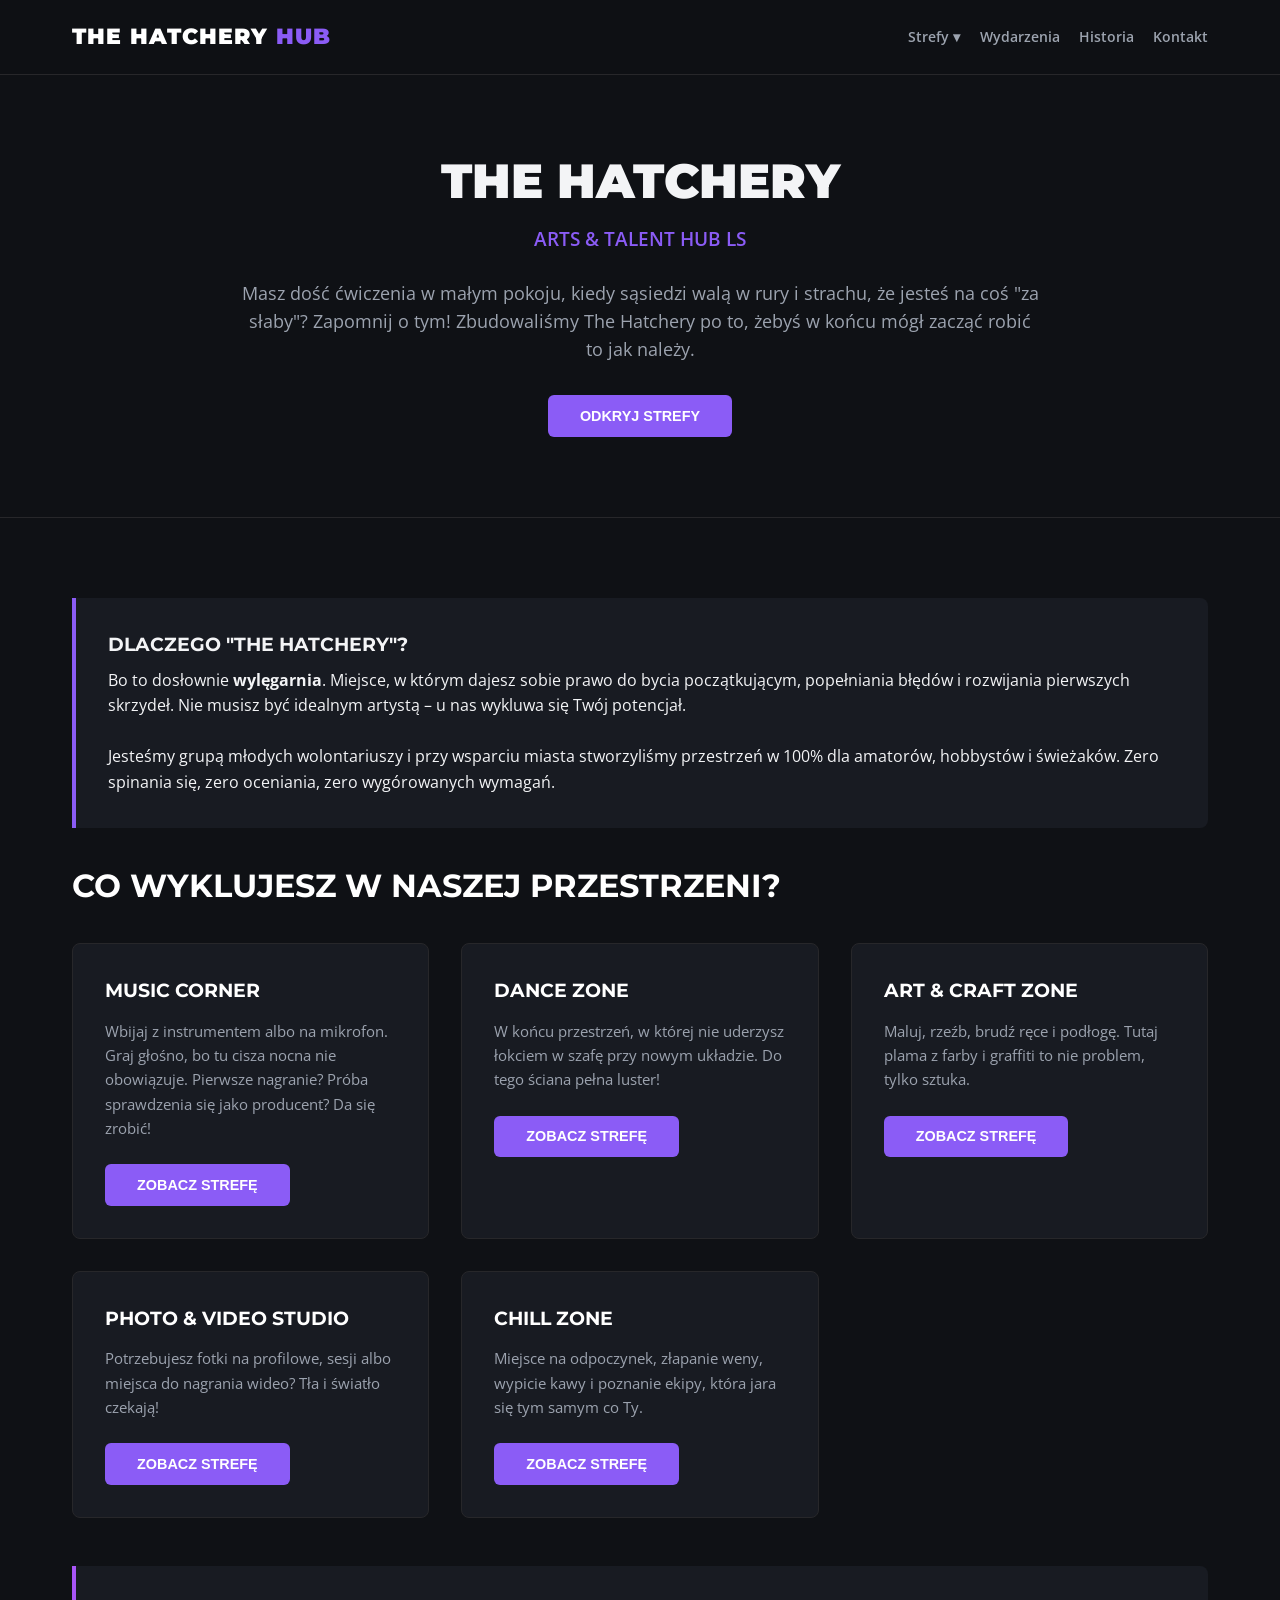
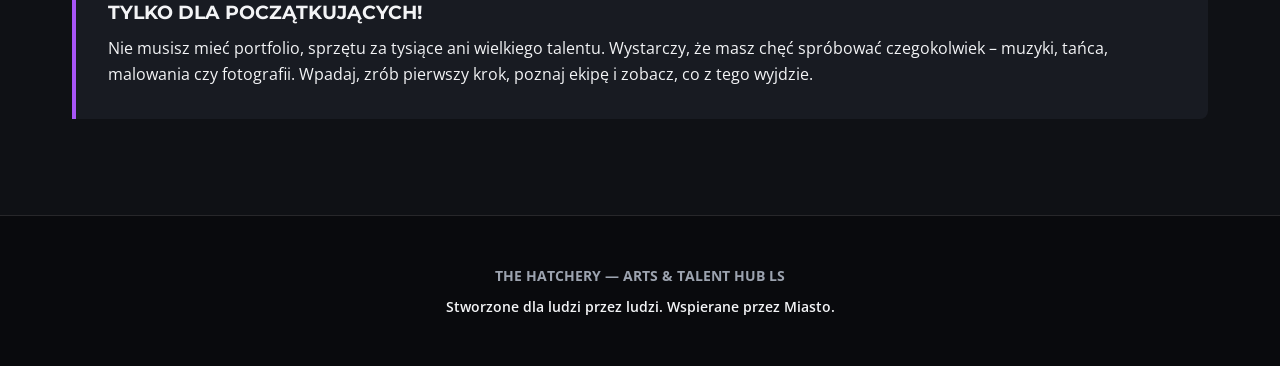
==== index.html @ c87fb901 "Add files via upload" ====
<!DOCTYPE html>
<html lang="pl">
<head>
    <meta charset="UTF-8">
    <meta name="viewport" content="width=device-width, initial-scale=1.0">
    <title>THE HATCHERY — Arts & Talent Hub LS</title>
    <link rel="preconnect" href="https://fonts.googleapis.com">
    <link rel="preconnect" href="https://fonts.gstatic.com" crossorigin>
    <link href="https://fonts.googleapis.com/css2?family=Montserrat:wght@400;600;800;900&family=Open+Sans:wght@400;600&display=swap" rel="stylesheet">
    <link rel="stylesheet" href="style.css">
</head>
<body>
    <header>
        <div class="nav-container">
            <div class="logo" onclick="openTab('home')">THE HATCHERY <span>HUB</span></div>
            
            <button class="hamburger" id="hamburger-btn" aria-label="Toggle navigation">
                <span></span>
                <span></span>
                <span></span>
            </button>

            <ul class="nav-links" id="nav-menu">
                <li class="dropdown-container" id="dropdown-container">
                    <a class="nav-btn dropdown-toggle" onclick="toggleDropdown(event)">Strefy ▾</a>
                    <ul class="dropdown-menu">
                        <li><a class="nav-btn" data-tab="music" onclick="openTab('music')">Muzyka</a></li>
                        <li><a class="nav-btn" data-tab="dance" onclick="openTab('dance')">Taniec</a></li>
                        <li><a class="nav-btn" data-tab="art" onclick="openTab('art')">Sztuka</a></li>
                        <li><a class="nav-btn" data-tab="photo" onclick="openTab('photo')">Studio Photo</a></li>
                        <li><a class="nav-btn" data-tab="chill" onclick="openTab('chill')">Chill Zone</a></li>
                    </ul>
                </li>
                <li><a class="nav-btn" data-tab="events" onclick="openTab('events')">Wydarzenia</a></li>
                <!--<li><a class="nav-btn" data-tab="gallery" onclick="openTab('gallery')">Galeria</a></li> -->
                <li><a class="nav-btn" data-tab="history" onclick="openTab('history')">Historia</a></li>
                <li><a class="nav-btn" data-tab="contact" onclick="openTab('contact')">Kontakt</a></li>
            </ul>
        </div>
    </header>
<section class="hero hero-home-only hero-music" id="main-hero">
    <div class="hero-content">
        <h1>THE HATCHERY</h1>
        <p class="tagline">ARTS & TALENT HUB LS</p>
        <p class="desc">Masz dość ćwiczenia w małym pokoju, kiedy sąsiedzi walą w rury i strachu, że jesteś na coś "za słaby"? Zapomnij o tym! Zbudowaliśmy The Hatchery po to, żebyś w końcu mógł zacząć robić to jak należy.</p>
        <button class="btn" onclick="openTab('music')">Odkryj Strefy</button>
    </div>
</section>

    <!-- MAIN CONTAINER -->
    <div class="container">

        <!-- TAB: HOME -->
        <div id="home" class="tab-content active">
            <div class="highlight-box">
                <h3>Dlaczego "The Hatchery"?</h3>
                <p>Bo to dosłownie <strong>wylęgarnia</strong>. Miejsce, w którym dajesz sobie prawo do bycia początkującym, popełniania błędów i rozwijania pierwszych skrzydeł. Nie musisz być idealnym artystą – u nas wykluwa się Twój potencjał.</p>
                <br>
                <p>Jesteśmy grupą młodych wolontariuszy i przy wsparciu miasta stworzyliśmy przestrzeń w 100% dla amatorów, hobbystów i świeżaków. Zero spinania się, zero oceniania, zero wygórowanych wymagań.</p>
            </div>

            <h2 class="section-title">Co wyklujesz w naszej przestrzeni?</h2>
            <div class="grid">
                <div class="card">
                    <h3>Music Corner</h3>
                    <p>Wbijaj z instrumentem albo na mikrofon. Graj głośno, bo tu cisza nocna nie obowiązuje. Pierwsze nagranie? Próba sprawdzenia się jako producent? Da się zrobić!</p>
                    <button class="btn" onclick="openTab('music')">Zobacz Strefę</button>
                </div>
                <div class="card">
                    <h3>Dance Zone</h3>
                    <p>W końcu przestrzeń, w której nie uderzysz łokciem w szafę przy nowym układzie. Do tego ściana pełna luster!</p>
                    <button class="btn" onclick="openTab('dance')">Zobacz Strefę</button>
                </div>
                <div class="card">
                    <h3>Art & Craft Zone</h3>
                    <p>Maluj, rzeźb, brudź ręce i podłogę. Tutaj plama z farby i graffiti to nie problem, tylko sztuka.</p>
                    <button class="btn" onclick="openTab('art')">Zobacz Strefę</button>
                </div>
                <div class="card">
                    <h3>Photo & Video Studio</h3>
                    <p>Potrzebujesz fotki na profilowe, sesji albo miejsca do nagrania wideo? Tła i światło czekają!</p>
                    <button class="btn" onclick="openTab('photo')">Zobacz Strefę</button>
                </div>
                <div class="card">
                    <h3>Chill Zone</h3>
                    <p>Miejsce na odpoczynek, złapanie weny, wypicie kawy i poznanie ekipy, która jara się tym samym co Ty.</p>
                    <button class="btn" onclick="openTab('chill')">Zobacz Strefę</button>
                </div>
            </div>

            <div class="highlight-box" style="margin-top: 3rem; border-color: #a855f7;">
                <h3>Tylko dla początkujących!</h3>
                <p>Nie musisz mieć portfolio, sprzętu za tysiące ani wielkiego talentu. Wystarczy, że masz chęć spróbować czegokolwiek – muzyki, tańca, malowania czy fotografii. Wpadaj, zrób pierwszy krok, poznaj ekipę i zobacz, co z tego wyjdzie.</p>
            </div>
        </div>

        <!-- TAB: HISTORY -->
        <div id="history" class="tab-content">
            <h2 class="section-title">Jak powstało The Hatchery?</h2>
            <p class="section-subtitle">Od pomysłu i prośby do Gubernatora po prawdziwą przystań wolnej twórczości.</p>

            <div class="timeline">
                <div class="timeline-item left">
                    <div class="timeline-content">
                        <h3>1. Spotkanie z Gubernatorem</h3>
                        <p>Młoda dziewczyna z pasją i wizją stworzenia przestrzeni dla amatorów udała się na oficjalne spotkanie, prosząc o wsparcie i przydział przestrzeni miejskiej na hub talentów.</p>
                        <!-- <div class="timeline-img-placeholder">[ Zdjęcie ze spotkania z Gubernatorem ]</div> -->
                    </div>
                </div>
                <div class="timeline-item right">
                    <div class="timeline-content">
                        <h3>2. Otrzymanie kluczy do pustostanu</h3>
                        <p>Wizja przekonała władze! Otrzymaliśmy klucze do opuszczonego budynku wymagającego pełnego remontu oraz podstawowe wsparcie w postaci materiałów budowlanych na start.</p>
                        <!-- <div class="timeline-img-placeholder">[ Zdjęcie: Odbiór kluczy i pustostan ]</div> -->
                    </div>
                </div>
                <div class="timeline-item left">
                    <div class="timeline-content">
                        <h3>3. Remont (In progress)<!-- i Zryw Wolontariuszy --></h3>
                        <p>Rozpoczęła się ciężka praca. Razem z wolontariuszami, lokalnymi przedsiębiorcami i wsparciem miejskich frakcji, krok po kroku odnawiamy ściany, ustawiamy meble i sprzęt.</p>
                        <!--<div class="timeline-img-placeholder">[ Zdjęcie: Prace remontowe i ekipa ]</div>-->
                    </div>
                </div>
                <div class="timeline-item right">
                    <div class="timeline-content">
                        <h3>4. <!--Wielkie--> Otwarcie (Coming soon) <!-- The Hatchery</h3>
                        <p>Praca opłaciła się! Drzwi The Hatchery oficjalnie się otworzyły, a w naszych strefach wystartowały pierwsze darmowe zajęcia i próby dla lokalnej młodzieży.</p>
                        <div class="timeline-img-placeholder">[ Zdjęcie: Przecięcie wstęgi / Pierwsze zajęcia ]</div>-->
                    </div>
                </div>
            </div>
        </div>

        <!-- TAB: MUSIC -->
        <div id="music" class="tab-content">
            <h2 class="section-title">Music Corner</h2>
            <p class="section-subtitle">Twoja przestrzeń do hałasowania. Bez narzekania sąsiadów.</p>

            <p>Wbijaj z własnym instrumentem albo skorzystaj z tego, co mamy na miejscu. Graj głośno, eksperymentuj i szukaj swojego brzmienia. Cisza nocna u nas nie obowiązuje!</p>
            
            <div class="grid" style="margin-top: 2rem;">
                <div class="card">
                    <h3>Pierwsze Nagranie</h3>
                    <p>Chcesz usłyszeć swój wokal lub gitarę na głośnikach? Pomagamy zarejestrować pierwsze ścieżki bez presji.</p>
                </div>
                <div class="card">
                    <h3>Produkcja Muzyczna</h3>
                    <p>Jeżeli jesteś początkującym producentem – wpadaj! Zmontuj bit, przetestuj odsłuch i skonsultuj pomysły z innymi.</p>
                </div>
                <div class="card">
                    <h3>Jam Sessions</h3>
                    <p>Poznawaj innych grajków, łącz siły i twórz muzykę w luźnej atmosferze.</p>
                </div>
            </div>
        </div>

        <!-- TAB: DANCE -->
        <div id="dance" class="tab-content">
            <h2 class="section-title">Dance Zone</h2>
            <p class="section-subtitle">W końcu przestrzeń, w której nie uderzysz łokciem w szafę.</p>

            <p>Niezależnie od tego, czy ćwiczysz hip-hop, shuffle, układ z internetu czy taniec współczesny – potrzebujesz miejsca i pełnej swobody ruchu.</p>
            
            <div class="highlight-box">
                <h3>Co u nas znajdziesz?</h3>
                <ul class="feature-list">
                    <li><strong>Ściana pełna luster</strong> — widok na każdy krok, by szlifować ruchy.</li>
                    <li><strong>Nagłośnienie Bluetooth</strong> — podłączasz telefon i puszczasz swoją muzykę.</li>
                    <li><strong>Pełna swoboda</strong> — trenujesz we własnym tempie.</li>
                </ul>
            </div>
        </div>

        <!-- TAB: ART -->
        <div id="art" class="tab-content">
            <h2 class="section-title">Art & Craft Zone</h2>
            <p class="section-subtitle">Maluj, rzeźb, brudź ręce i podłogę. Tutaj plama z farby i graffiti to nie problem, tylko sztuka.</p>

            <p>Masz dość uważania, żeby nie zabrudzić biurka w pokoju? W Art & Craft Zone możesz w pełni wejść w proces twórczy.</p>
            
            <div class="grid" style="margin-top: 2rem;">
                <div class="card">
                    <h3>Malarstwo</h3>
                    <p>Sztalugi, płótna, szkicowniki i.. ściany – złap za pędzel, węgiel lub farbę.</p>
                </div>
                <div class="card">
                    <h3>Rzeźba</h3>
                    <p>Praca z gliną, masami plastycznymi i formowaniem przestrzennych kształtów.</p>
                </div>
                <div class="card">
                    <h3>Upcycling & DIY</h3>
                    <p>Daj drugie życie starym ubraniom lub przedmiotom – przerabiaj po swojemu.</p>
                </div>
            </div>
        </div>

        <!-- TAB: PHOTO STUDIO -->
        <div id="photo" class="tab-content">
            <h2 class="section-title">Mini Studio Fotograficzne</h2>
            <p class="section-subtitle">Stwórz profesjonalne zdjęcia lub materiały wideo bez wydawania majątku.</p>

            <p>Chcesz zrobić zdjęcia swoich prac, podszkolić się w fotografii, nagrać vloga czy zrobić ładne fotki ze znajomymi? Nasze mini studio udostępnia podstawowy sprzęt dla każdego.</p>

            <div class="grid" style="margin-top: 2rem;">
                <div class="card">
                    <h3>Tła & Oświetlenie</h3>
                    <p>Do dyspozycji masz tła kartonowe (czarne, białe, green-screen) oraz proste lampy softbox i ring-light.</p>
                </div>
                <div class="card">
                    <h3>Portrety & Zdjęcia Produktowe</h3>
                    <p>Idealne miejsce do ćwiczenia fotografii portretowej lub uwieczniania swoich dzieł z innych stref.</p>
                </div>
                <div class="card">
                    <h3>Kącik Wideo & Content Creation</h3>
                    <p>Przestrzeń przygotowana pod nagrywanie rolek, podcastów czy krótkich materiałów wideo.</p>
                </div>
            </div>
        </div>

        <!-- TAB: CHILL -->
        <div id="chill" class="tab-content">
            <h2 class="section-title">Chill Zone</h2>
            <p class="section-subtitle">Zresetuj głowę, złap wene i poznaj ludzi takich jak Ty.</p>

            <p>Sztuka to nie tylko praca – to też rozmowy, inspiracje i po prostu spędzanie czasu razem. Chill Zone to serce The Hatchery.</p>
            
            <div class="highlight-box">
                <h3>Klimat w Chill Zone:</h3>
                <ul class="feature-list">
                    <li>Wygodne kanapy i pufy do odcięcia się od świata.</li>
                    <li>Kącik z dobrą kawą i herbatą.</li>
                    <li><strong>Tablica Inspiracji</strong> – szukasz wokalisty do bitu albo kogoś do malowania? Zostaw info!</li>
                </ul>
            </div>
        </div>

        <!-- TAB: EVENTS -->
        <div id="events" class="tab-content">
            <h2 class="section-title">Nadchodzące & Minione Wydarzenia</h2>
            <p class="section-subtitle">Sprawdź, co dzieje się w The Hatchery i wpadaj na wydarzenia!</p>

            <div class="grid">
                <div class="card" style="border-left: 4px solid var(--accent-purple);">
                    <h3>Remont - wszystkie ręce na pokład</h3>
                    <p><strong>Kiedy:</strong> Wtorek 10.11.2026, godz. 20:30</p>
                    <p>Wpadnij z instrumentem lub głosem i po prostu pograjmy razem w luźnej atmosferze. Wstęp wolny!</p>
                </div>
               <!--  <div class="card" style="border-left: 4px solid var(--accent-purple);">
                    <h3>Warsztaty Fotograficzne — Podstawy Światła</h3>
                    <p><strong>Kiedy:</strong> Sobota, 15:00</p>
                    <p>Naucz się obsługi lamp w naszym mini studio fotograficznym. Dla początkujących!</p>
                </div>
                <div class="card">
                    <h3>Chill & Paint Night</h3>
                    <p><strong>Minione</strong></p>
                    <p>Wieczór z muzyką lo-fi, kawą i malowaniem bez celu. Dziękujemy wszystkim za obecność!</p>
                </div> -->
            </div>
        </div>

        <!-- TAB: GALLERY -->
        <div id="gallery" class="tab-content">
            <h2 class="section-title">Galeria Hubu</h2>
            <p class="section-subtitle">Zobacz, jak wygląda codzienne życie i twórczość w naszych strefach.</p>

            <div class="gallery-grid">
                <div class="gallery-item">
                    <span>[ Zdjęcie 1 ]</span>
                    <small>Próba w Music Corner</small>
                </div>
                <div class="gallery-item">
                    <span>[ Zdjęcie 2 ]</span>
                    <small>Trening w Dance Zone</small>
                </div>
                <div class="gallery-item">
                    <span>[ Zdjęcie 3 ]</span>
                    <small>Malowanie na sztalugach</small>
                </div>
                <div class="gallery-item">
                    <span>[ Zdjęcie 4 ]</span>
                    <small>Sesja w Fotostudio</small>
                </div>
                <div class="gallery-item">
                    <span>[ Zdjęcie 5 ]</span>
                    <small>Kawa w Chill Zone</small>
                </div>
                <div class="gallery-item">
                    <span>[ Zdjęcie 6 ]</span>
                    <small>Wspólne warsztaty</small>
                </div>
            </div>
        </div>

        <!-- TAB: CONTACT -->
        <div id="contact" class="tab-content">
            <h2 class="section-title">Kontakt & Wsparcie</h2>
            <p class="section-subtitle">Skontaktuj się z nami lub dołącz do tworzenia tego miejsca.</p>
            
            <div class="grid" style="grid-template-columns: repeat(auto-fit, minmax(300px, 1fr)); align-items: center; margin-bottom: 3rem;">
                <div class="card" style="border-left: 4px solid var(--accent-purple);">
                    <h3>Dane Kontaktowe</h3>
                    <p style="margin-bottom: 0.8rem;"><strong>Adres:</strong> 1273 Magellan Ave, La Puerta (8209)</p>
                    <!-- <p style="margin-bottom: 0.8rem;"><strong>E-mail:</strong> kontakt@thehatchery.ls</p> -->
                    <p style="margin-bottom: 0rem;"><strong>Telefon:</strong> 67-545-35</p>
                </div>
<div style="margin: 0; height: 180px; overflow: hidden; border-radius: 8px;">
    <img src="https://i.imgur.com/JowuMzY.png" alt="Budynek The Hatchery" style="width: 100%; height: 100%; object-fit: cover; display: block;">
</div>
            </div>

            <h2 class="section-title" style="font-size: 1.5rem; margin-top: 2rem;">Chcesz wspomóc nas w działaniach?</h2>
            <p class="section-subtitle">Tworzymy to miejsce wspólnie.</p>

            <div class="grid">
                <div class="card">
                    <h3>Zostań Wolontariuszem / Mentorem</h3>
                    <p>Masz już jakieś doświadczenie albo po prostu chcesz pomóc w tworzeniu przestrzeni? Wspieraj początkujących i dołącz do naszej ekipy.</p>
                </div>
                <div class="card">
                    <h3>Wsparcie Materialne</h3>
                    <p>Jeżeli chcesz wspomóc nas w sposób materialny – zapraszamy do kontaktu. <strong>Nie przyjmujemy jednak środków finansowych, a jedynie potrzebny sprzęt</strong> (instrumenty, sztalugi, aparaty, lampy, nagłośnienie, materiały plastyczne).</p>
                </div>
            </div>
        </div>

    </div>

    <!-- FOOTER -->
    <footer>
        <p><strong>THE HATCHERY — ARTS & TALENT HUB LS</strong></p>
        <p class="support">Stworzone dla ludzi przez ludzi. Wspierane przez Miasto.</p>
    </footer>

    <!-- Link do pliku JS -->
    <script src="script.js"></script>
</body>
</html>
---- style.css ----
:root {
    --bg-color: #0f1115;
    --card-bg: #181b22;
    --accent-purple: #8b5cf6;
    --accent-purple-hover: #7c3aed;
    --text-main: #f3f4f6;
    --text-muted: #9ca3af;
    --border-color: #27272a;
}

* {
    box-sizing: border-box;
    margin: 0;
    padding: 0;
}

body {
    font-family: 'Open Sans', sans-serif;
    background-color: var(--bg-color);
    color: var(--text-main);
    line-height: 1.6;
    display: flex;
    flex-direction: column;
    min-height: 100vh;
}

h1, h2, h3, h4, .logo {
    font-family: 'Montserrat', sans-serif;
    text-transform: uppercase;
}

/* --- NAVIGATION --- */
header {
    background-color: rgba(15, 17, 21, 0.95);
    position: sticky;
    top: 0;
    z-index: 100;
    border-bottom: 1px solid var(--border-color);
    backdrop-filter: blur(10px);
}

.nav-container {
    max-width: 1200px;
    margin: 0 auto;
    display: flex;
    justify-content: space-between;
    align-items: center;
    padding: 1.2rem 2rem;
    position: relative;
}

.logo {
    font-weight: 900;
    font-size: 1.4rem;
    letter-spacing: 1px;
    color: #fff;
    cursor: pointer;
}

.logo span {
    color: var(--accent-purple);
}

.nav-links {
    display: flex;
    list-style: none;
    gap: 1.2rem;
    align-items: center;
}

.nav-links a {
    color: var(--text-muted);
    text-decoration: none;
    font-weight: 600;
    font-size: 0.9rem;
    transition: color 0.3s ease;
    cursor: pointer;
}

.nav-links a:hover,
.nav-links a.active {
    color: var(--accent-purple);
}

/* --- DROPDOWN MENU --- */
.dropdown-container {
    position: relative;
}

.dropdown-toggle {
    cursor: pointer;
}

.dropdown-menu {
    display: none;
    position: absolute;
    top: 100%;
    left: 0;
    background-color: var(--card-bg);
    border: 1px solid var(--border-color);
    border-radius: 6px;
    list-style: none;
    padding: 0.5rem 0;
    min-width: 180px;
    box-shadow: 0 10px 15px rgba(0,0,0,0.4);
    z-index: 110;
}

.dropdown-menu li a {
    padding: 0.6rem 1.2rem;
    display: block;
    font-size: 0.85rem;
    white-space: nowrap;
}

.dropdown-menu li a:hover {
    background-color: rgba(139, 92, 246, 0.15);
    color: var(--accent-purple);
}

@media (min-width: 901px) {
    .dropdown-container:hover .dropdown-menu {
        display: block;
    }
}

/* --- BURGER MENU (MOBILE) --- */
.hamburger {
    display: none;
    flex-direction: column;
    justify-content: space-between;
    width: 30px;
    height: 21px;
    background: transparent;
    border: none;
    cursor: pointer;
    padding: 0;
    z-index: 101;
}

.hamburger span {
    width: 100%;
    height: 3px;
    background-color: var(--text-main);
    border-radius: 2px;
    transition: all 0.3s ease-in-out;
}

.hamburger.active span:nth-child(1) {
    transform: translateY(9px) rotate(45deg);
}

.hamburger.active span:nth-child(2) {
    opacity: 0;
}

.hamburger.active span:nth-child(3) {
    transform: translateY(-9px) rotate(-45deg);
}

/* --- HERO SECTION --- */
.hero {
    padding: 5rem 2rem;
    text-align: center;
    background: linear-gradient(180deg, rgba(139,92,246,0.08) 0%, rgba(15,17,21,1) 100%);
    border-bottom: 1px solid var(--border-color);
    width: 100%;
}

.hero.hero-music {
    background: linear-gradient(rgba(15, 17, 21, 0.75), rgba(15, 17, 21, 0.85)), url('https://i.imgur.com/JowuMzY.png');
    background-size: cover;       /* Kluczowe: dopasowuje i przycina obrazek, by wypełnił tło */
    background-position: center;  /* Centruje obrazek podczas przycinania */
    background-repeat: no-repeat;
}

.hero-content {
    max-width: 800px;
    margin: 0 auto;
}

.hero h1 {
    font-size: 3rem;
    font-weight: 900;
    margin-bottom: 1rem;
    line-height: 1.1;
}

.hero p.tagline {
    font-size: 1.2rem;
    color: var(--accent-purple);
    font-weight: 600;
    margin-bottom: 1.5rem;
}

.hero p.desc {
    color: var(--text-muted);
    font-size: 1.1rem;
    margin-bottom: 2rem;
}

.btn {
    display: inline-block;
    background-color: var(--accent-purple);
    color: #fff;
    font-weight: 800;
    padding: 0.8rem 2rem;
    border-radius: 6px;
    text-decoration: none;
    text-transform: uppercase;
    font-size: 0.9rem;
    transition: background 0.3s ease;
    cursor: pointer;
    border: none;
}

.btn:hover {
    background-color: var(--accent-purple-hover);
}

/* --- BANNER PLACEHOLDER --- */
.banner-placeholder {
    width: 100%;
    height: 250px;
    background-color: #1f242d;
    border: 2px dashed var(--accent-purple);
    border-radius: 8px;
    display: flex;
    flex-direction: column;
    justify-content: center;
    align-items: center;
    color: var(--text-muted);
    margin: 2rem 0;
    text-align: center;
    padding: 1rem;
}

.banner-placeholder span {
    font-family: 'Montserrat', sans-serif;
    font-weight: 800;
    color: var(--accent-purple);
    font-size: 1.1rem;
    margin-bottom: 0.5rem;
    text-transform: uppercase;
}

/* --- MAIN CONTENT & TABS --- */
.container {
    max-width: 1200px;
    margin: 0 auto;
    padding: 3rem 2rem 4rem 2rem;
    flex: 1;
}

.tab-content {
    display: none;
    animation: fadeIn 0.4s ease-in-out;
}

.tab-content.active {
    display: block;
}

@keyframes fadeIn {
    from { opacity: 0; transform: translateY(10px); }
    to { opacity: 1; transform: translateY(0); }
}

/* --- CARDS & GRID --- */
.grid {
    display: grid;
    grid-template-columns: repeat(auto-fit, minmax(280px, 1fr));
    gap: 2rem;
    margin-top: 2rem;
}

.card {
    background-color: var(--card-bg);
    border: 1px solid var(--border-color);
    border-radius: 8px;
    padding: 2rem;
    transition: transform 0.3s ease, border-color 0.3s ease;
}

.card:hover {
    transform: translateY(-5px);
    border-color: var(--accent-purple);
}

.card h3 {
    margin-bottom: 0.8rem;
    color: #fff;
}

.card p {
    color: var(--text-muted);
    font-size: 0.95rem;
    margin-bottom: 1.5rem;
}

/* --- SECTION HEADINGS & BOXES --- */
.section-title {
    font-size: 2rem;
    margin-bottom: 1rem;
    color: #fff;
}

.section-subtitle {
    color: var(--text-muted);
    margin-bottom: 2rem;
    font-size: 1.1rem;
}

.highlight-box {
    background-color: var(--card-bg);
    border-left: 4px solid var(--accent-purple);
    padding: 2rem;
    margin: 2rem 0;
    border-radius: 0 8px 8px 0;
}

.highlight-box h3 {
    margin-bottom: 0.5rem;
}

ul.feature-list {
    list-style: none;
    margin-top: 1rem;
}

ul.feature-list li {
    position: relative;
    padding-left: 1.8rem;
    margin-bottom: 0.8rem;
    color: var(--text-main);
}

ul.feature-list li::before {
    content: "-";
    position: absolute;
    left: 0;
    color: var(--accent-purple);
    font-weight: bold;
    font-size: 1.2rem;
}

/* --- TIMELINE (HISTORIA) --- */
.timeline {
    position: relative;
    max-width: 900px;
    margin: 3rem auto 0 auto;
    padding: 1rem 0;
}

.timeline::after {
    content: '';
    position: absolute;
    width: 4px;
    background-color: var(--accent-purple);
    top: 0;
    bottom: 0;
    left: 50%;
    margin-left: -2px;
}

.timeline-item {
    padding: 10px 40px;
    position: relative;
    background-color: inherit;
    width: 50%;
}

.timeline-item::after {
    content: '';
    position: absolute;
    width: 20px;
    height: 20px;
    right: -10px;
    background-color: var(--bg-color);
    border: 4px solid var(--accent-purple);
    top: 20px;
    border-radius: 50%;
    z-index: 1;
}

.left {
    left: 0;
}

.right {
    left: 50%;
}

.right::after {
    left: -10px;
}

.timeline-content {
    padding: 1.5rem;
    background-color: var(--card-bg);
    border: 1px solid var(--border-color);
    position: relative;
    border-radius: 8px;
}

.timeline-img-placeholder {
    width: 100%;
    height: 160px;
    background-color: #1f242d;
    border: 1px dashed var(--accent-purple);
    border-radius: 6px;
    display: flex;
    align-items: center;
    justify-content: center;
    color: var(--text-muted);
    font-size: 0.85rem;
    margin-top: 1rem;
    text-align: center;
}

/* --- GALLERY GRID --- */
.gallery-grid {
    display: grid;
    grid-template-columns: repeat(auto-fill, minmax(250px, 1fr));
    gap: 1.5rem;
    margin-top: 2rem;
}

.gallery-item {
    height: 200px;
    background-color: #1f242d;
    border: 1px dashed var(--accent-purple);
    border-radius: 8px;
    display: flex;
    flex-direction: column;
    align-items: center;
    justify-content: center;
    color: var(--text-muted);
    text-align: center;
    padding: 1rem;
    transition: border-color 0.3s ease;
}

.gallery-item:hover {
    border-color: #fff;
}

/* --- FOOTER --- */
footer {
    background-color: #090a0d;
    border-top: 1px solid var(--border-color);
    padding: 3rem 2rem;
    text-align: center;
    color: var(--text-muted);
    font-size: 0.9rem;
}

footer p.support {
    margin-top: 0.5rem;
    color: var(--text-main);
    font-weight: 600;
}

/* --- RESPONSIVE / MOBILE NAV --- */
@media (max-width: 900px) {
    .hamburger {
        display: flex;
    }

    .nav-links {
        display: none;
        flex-direction: column;
        position: absolute;
        top: 100%;
        left: 0;
        width: 100%;
        background-color: rgba(15, 17, 21, 0.98);
        border-bottom: 1px solid var(--border-color);
        padding: 1.5rem 2rem;
        gap: 1.2rem;
        box-shadow: 0 10px 15px rgba(0,0,0,0.5);
    }

    .nav-links.active {
        display: flex;
    }

    .nav-links a {
        font-size: 1.05rem;
        padding: 0.4rem 0;
        display: block;
    }

    .dropdown-menu {
        display: none;
        position: static;
        border: none;
        box-shadow: none;
        background: transparent;
        padding-left: 1rem;
        flex-direction: column;
        gap: 0.5rem;
        margin-top: 0.5rem;
    }
    
    .dropdown-container.open .dropdown-menu {
        display: flex;
    }
    
    .dropdown-toggle {
        cursor: pointer;
        color: #fff !important;
        font-weight: 700 !important;
    }

    .hero h1 {
        font-size: 2.2rem;
    }
    
    .timeline::after {
        left: 31px;
    }
    .timeline-item {
        width: 100%;
        padding-left: 70px;
        padding-right: 25px;
    }
    .timeline-item.right {
        left: 0%;
    }
    .left::after, .right::after {
        left: 21px;
    }
}
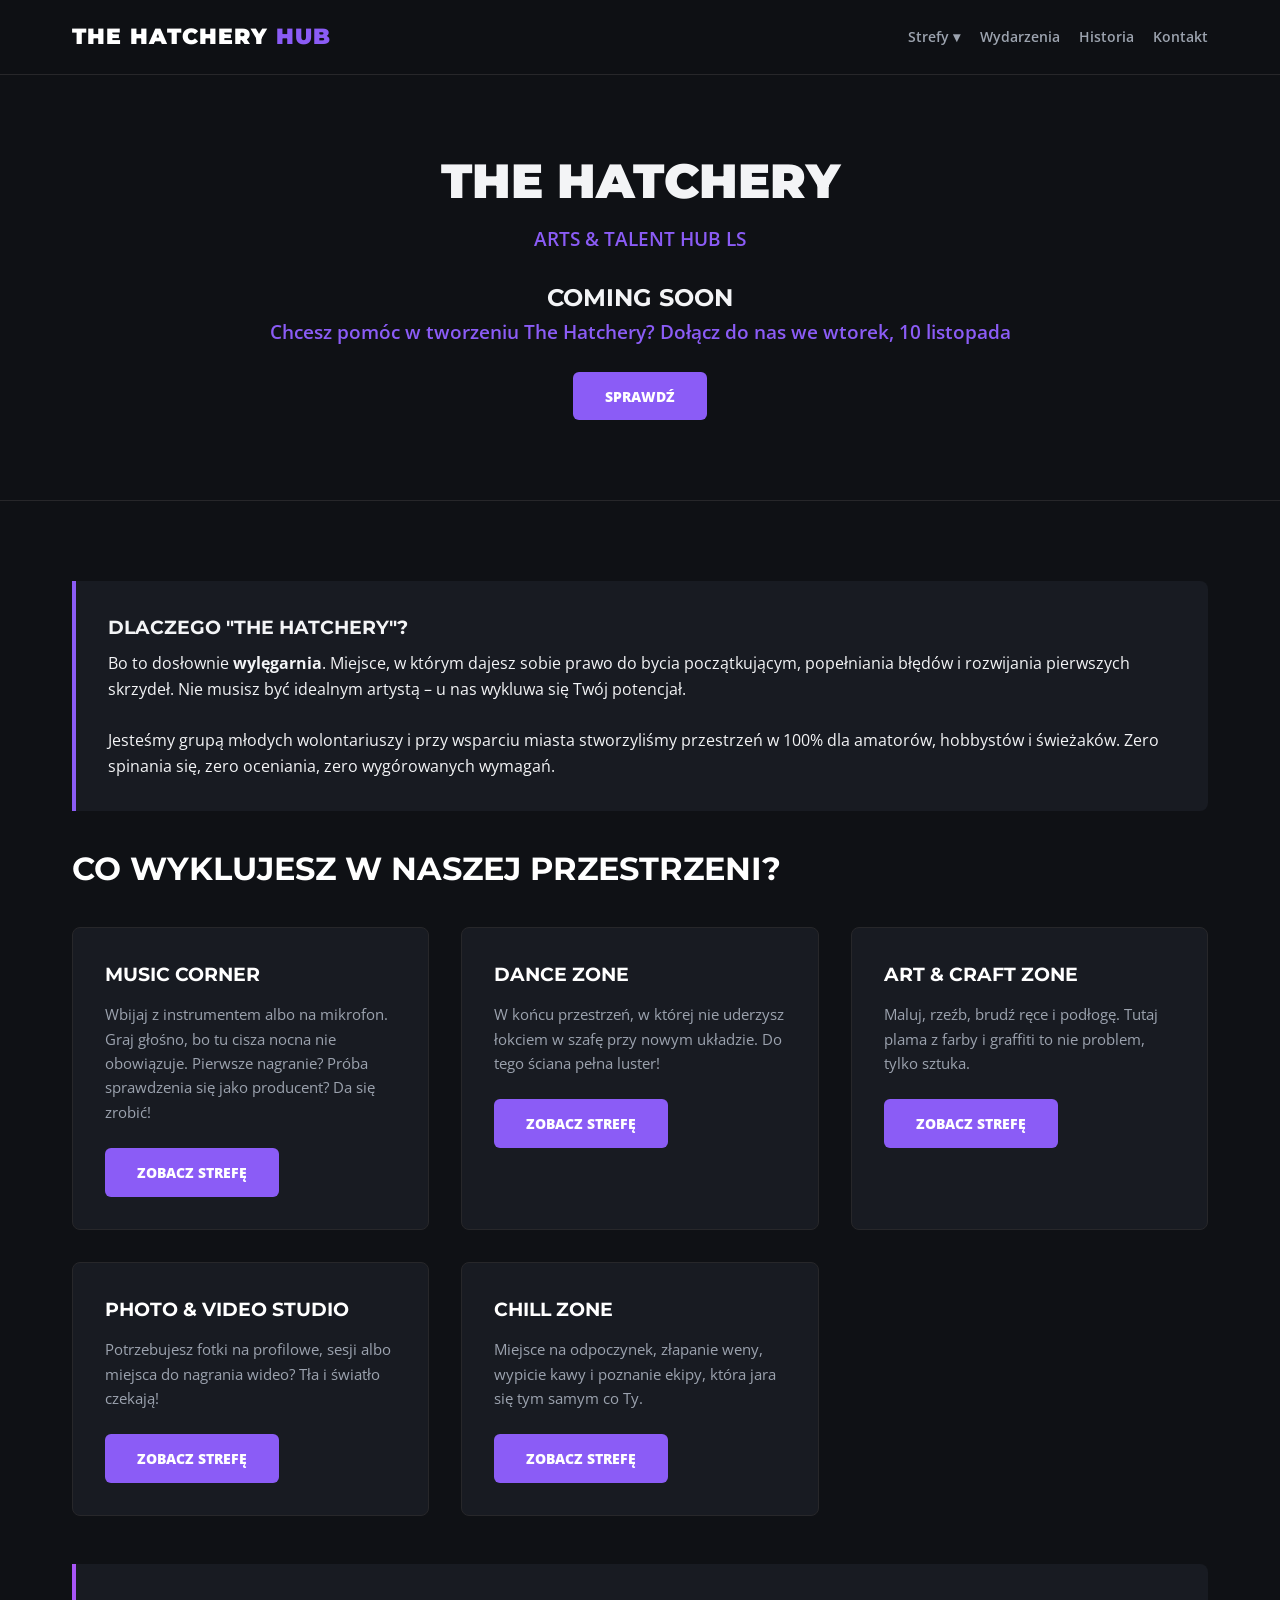
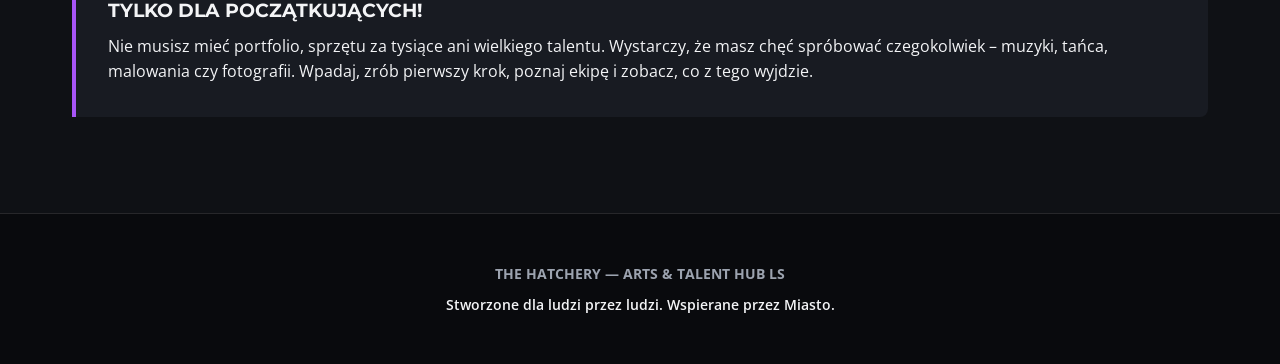
==== commit cbb7fa08: "Add files via upload" ====
--- a/index.html
+++ b/index.html
@@ -12,7 +12,7 @@
 <body>
     <header>
         <div class="nav-container">
-            <div class="logo" onclick="openTab('home')">THE HATCHERY <span>HUB</span></div>
+            <a href="index.html" class="logo" style="text-decoration: none;">THE HATCHERY <span>HUB</span></a>
             
             <button class="hamburger" id="hamburger-btn" aria-label="Toggle navigation">
                 <span></span>
@@ -24,314 +24,79 @@
                 <li class="dropdown-container" id="dropdown-container">
                     <a class="nav-btn dropdown-toggle" onclick="toggleDropdown(event)">Strefy ▾</a>
                     <ul class="dropdown-menu">
-                        <li><a class="nav-btn" data-tab="music" onclick="openTab('music')">Muzyka</a></li>
-                        <li><a class="nav-btn" data-tab="dance" onclick="openTab('dance')">Taniec</a></li>
-                        <li><a class="nav-btn" data-tab="art" onclick="openTab('art')">Sztuka</a></li>
-                        <li><a class="nav-btn" data-tab="photo" onclick="openTab('photo')">Studio Photo</a></li>
-                        <li><a class="nav-btn" data-tab="chill" onclick="openTab('chill')">Chill Zone</a></li>
+                        <li><a class="nav-btn" href="muzyka.html">Muzyka</a></li>
+                        <li><a class="nav-btn" href="taniec.html">Taniec</a></li>
+                        <li><a class="nav-btn" href="sztuka.html">Sztuka</a></li>
+                        <li><a class="nav-btn" href="foto.html">Studio Photo</a></li>
+                        <li><a class="nav-btn" href="chill.html">Chill Zone</a></li>
                     </ul>
                 </li>
-                <li><a class="nav-btn" data-tab="events" onclick="openTab('events')">Wydarzenia</a></li>
-                <!--<li><a class="nav-btn" data-tab="gallery" onclick="openTab('gallery')">Galeria</a></li> -->
-                <li><a class="nav-btn" data-tab="history" onclick="openTab('history')">Historia</a></li>
-                <li><a class="nav-btn" data-tab="contact" onclick="openTab('contact')">Kontakt</a></li>
+                <li><a class="nav-btn" href="wydarzenia.html">Wydarzenia</a></li>
+                <li><a class="nav-btn" href="historia.html">Historia</a></li>
+                <li><a class="nav-btn" href="kontakt.html">Kontakt</a></li>
             </ul>
         </div>
     </header>
-<section class="hero hero-home-only hero-music" id="main-hero">
-    <div class="hero-content">
-        <h1>THE HATCHERY</h1>
-        <p class="tagline">ARTS & TALENT HUB LS</p>
-        <p class="desc">Masz dość ćwiczenia w małym pokoju, kiedy sąsiedzi walą w rury i strachu, że jesteś na coś "za słaby"? Zapomnij o tym! Zbudowaliśmy The Hatchery po to, żebyś w końcu mógł zacząć robić to jak należy.</p>
-        <button class="btn" onclick="openTab('music')">Odkryj Strefy</button>
-    </div>
-</section>
 
-    <!-- MAIN CONTAINER -->
+    <section class="hero hero-home-only hero-music" id="main-hero">
+        <div class="hero-content">
+            <h1>THE HATCHERY</h1>
+            <p class="tagline">ARTS & TALENT HUB LS</p>
+            <!-- <p class="desc">Masz dość ćwiczenia w małym pokoju, kiedy sąsiedzi walą w rury i strachu, że jesteś na coś "za słaby"? Zapomnij o tym! Zbudowaliśmy The Hatchery po to, żebyś w końcu mógł zacząć robić to jak należy.</p> -->
+            <h2>COMING SOON</h2> 
+            <p class="tagline">Chcesz pomóc w tworzeniu The Hatchery? Dołącz do nas we wtorek, 10 listopada</p>
+            <a href="wydarzenia.html" class="btn">SPRAWDŹ</a>
+        </div>
+    </section>
+
     <div class="container">
+        <div class="highlight-box">
+            <h3>Dlaczego "The Hatchery"?</h3>
+            <p>Bo to dosłownie <strong>wylęgarnia</strong>. Miejsce, w którym dajesz sobie prawo do bycia początkującym, popełniania błędów i rozwijania pierwszych skrzydeł. Nie musisz być idealnym artystą – u nas wykluwa się Twój potencjał.</p>
+            <br>
+            <p>Jesteśmy grupą młodych wolontariuszy i przy wsparciu miasta stworzyliśmy przestrzeń w 100% dla amatorów, hobbystów i świeżaków. Zero spinania się, zero oceniania, zero wygórowanych wymagań.</p>
+        </div>
 
-        <!-- TAB: HOME -->
-        <div id="home" class="tab-content active">
-            <div class="highlight-box">
-                <h3>Dlaczego "The Hatchery"?</h3>
-                <p>Bo to dosłownie <strong>wylęgarnia</strong>. Miejsce, w którym dajesz sobie prawo do bycia początkującym, popełniania błędów i rozwijania pierwszych skrzydeł. Nie musisz być idealnym artystą – u nas wykluwa się Twój potencjał.</p>
-                <br>
-                <p>Jesteśmy grupą młodych wolontariuszy i przy wsparciu miasta stworzyliśmy przestrzeń w 100% dla amatorów, hobbystów i świeżaków. Zero spinania się, zero oceniania, zero wygórowanych wymagań.</p>
+        <h2 class="section-title">Co wyklujesz w naszej przestrzeni?</h2>
+        <div class="grid">
+            <div class="card">
+                <h3>Music Corner</h3>
+                <p>Wbijaj z instrumentem albo na mikrofon. Graj głośno, bo tu cisza nocna nie obowiązuje. Pierwsze nagranie? Próba sprawdzenia się jako producent? Da się zrobić!</p>
+                <a href="muzyka.html" class="btn">Zobacz Strefę</a>
             </div>
-
-            <h2 class="section-title">Co wyklujesz w naszej przestrzeni?</h2>
-            <div class="grid">
-                <div class="card">
-                    <h3>Music Corner</h3>
-                    <p>Wbijaj z instrumentem albo na mikrofon. Graj głośno, bo tu cisza nocna nie obowiązuje. Pierwsze nagranie? Próba sprawdzenia się jako producent? Da się zrobić!</p>
-                    <button class="btn" onclick="openTab('music')">Zobacz Strefę</button>
-                </div>
-                <div class="card">
-                    <h3>Dance Zone</h3>
-                    <p>W końcu przestrzeń, w której nie uderzysz łokciem w szafę przy nowym układzie. Do tego ściana pełna luster!</p>
-                    <button class="btn" onclick="openTab('dance')">Zobacz Strefę</button>
-                </div>
-                <div class="card">
-                    <h3>Art & Craft Zone</h3>
-                    <p>Maluj, rzeźb, brudź ręce i podłogę. Tutaj plama z farby i graffiti to nie problem, tylko sztuka.</p>
-                    <button class="btn" onclick="openTab('art')">Zobacz Strefę</button>
-                </div>
-                <div class="card">
-                    <h3>Photo & Video Studio</h3>
-                    <p>Potrzebujesz fotki na profilowe, sesji albo miejsca do nagrania wideo? Tła i światło czekają!</p>
-                    <button class="btn" onclick="openTab('photo')">Zobacz Strefę</button>
-                </div>
-                <div class="card">
-                    <h3>Chill Zone</h3>
-                    <p>Miejsce na odpoczynek, złapanie weny, wypicie kawy i poznanie ekipy, która jara się tym samym co Ty.</p>
-                    <button class="btn" onclick="openTab('chill')">Zobacz Strefę</button>
-                </div>
+            <div class="card">
+                <h3>Dance Zone</h3>
+                <p>W końcu przestrzeń, w której nie uderzysz łokciem w szafę przy nowym układzie. Do tego ściana pełna luster!</p>
+                <a href="taniec.html" class="btn">Zobacz Strefę</a>
             </div>
-
-            <div class="highlight-box" style="margin-top: 3rem; border-color: #a855f7;">
-                <h3>Tylko dla początkujących!</h3>
-                <p>Nie musisz mieć portfolio, sprzętu za tysiące ani wielkiego talentu. Wystarczy, że masz chęć spróbować czegokolwiek – muzyki, tańca, malowania czy fotografii. Wpadaj, zrób pierwszy krok, poznaj ekipę i zobacz, co z tego wyjdzie.</p>
+            <div class="card">
+                <h3>Art & Craft Zone</h3>
+                <p>Maluj, rzeźb, brudź ręce i podłogę. Tutaj plama z farby i graffiti to nie problem, tylko sztuka.</p>
+                <a href="sztuka.html" class="btn">Zobacz Strefę</a>
+            </div>
+            <div class="card">
+                <h3>Photo & Video Studio</h3>
+                <p>Potrzebujesz fotki na profilowe, sesji albo miejsca do nagrania wideo? Tła i światło czekają!</p>
+                <a href="foto.html" class="btn">Zobacz Strefę</a>
+            </div>
+            <div class="card">
+                <h3>Chill Zone</h3>
+                <p>Miejsce na odpoczynek, złapanie weny, wypicie kawy i poznanie ekipy, która jara się tym samym co Ty.</p>
+                <a href="chill.html" class="btn">Zobacz Strefę</a>
             </div>
         </div>
 
-        <!-- TAB: HISTORY -->
-        <div id="history" class="tab-content">
-            <h2 class="section-title">Jak powstało The Hatchery?</h2>
-            <p class="section-subtitle">Od pomysłu i prośby do Gubernatora po prawdziwą przystań wolnej twórczości.</p>
-
-            <div class="timeline">
-                <div class="timeline-item left">
-                    <div class="timeline-content">
-                        <h3>1. Spotkanie z Gubernatorem</h3>
-                        <p>Młoda dziewczyna z pasją i wizją stworzenia przestrzeni dla amatorów udała się na oficjalne spotkanie, prosząc o wsparcie i przydział przestrzeni miejskiej na hub talentów.</p>
-                        <!-- <div class="timeline-img-placeholder">[ Zdjęcie ze spotkania z Gubernatorem ]</div> -->
-                    </div>
-                </div>
-                <div class="timeline-item right">
-                    <div class="timeline-content">
-                        <h3>2. Otrzymanie kluczy do pustostanu</h3>
-                        <p>Wizja przekonała władze! Otrzymaliśmy klucze do opuszczonego budynku wymagającego pełnego remontu oraz podstawowe wsparcie w postaci materiałów budowlanych na start.</p>
-                        <!-- <div class="timeline-img-placeholder">[ Zdjęcie: Odbiór kluczy i pustostan ]</div> -->
-                    </div>
-                </div>
-                <div class="timeline-item left">
-                    <div class="timeline-content">
-                        <h3>3. Remont (In progress)<!-- i Zryw Wolontariuszy --></h3>
-                        <p>Rozpoczęła się ciężka praca. Razem z wolontariuszami, lokalnymi przedsiębiorcami i wsparciem miejskich frakcji, krok po kroku odnawiamy ściany, ustawiamy meble i sprzęt.</p>
-                        <!--<div class="timeline-img-placeholder">[ Zdjęcie: Prace remontowe i ekipa ]</div>-->
-                    </div>
-                </div>
-                <div class="timeline-item right">
-                    <div class="timeline-content">
-                        <h3>4. <!--Wielkie--> Otwarcie (Coming soon) <!-- The Hatchery</h3>
-                        <p>Praca opłaciła się! Drzwi The Hatchery oficjalnie się otworzyły, a w naszych strefach wystartowały pierwsze darmowe zajęcia i próby dla lokalnej młodzieży.</p>
-                        <div class="timeline-img-placeholder">[ Zdjęcie: Przecięcie wstęgi / Pierwsze zajęcia ]</div>-->
-                    </div>
-                </div>
-            </div>
+        <div class="highlight-box" style="margin-top: 3rem; border-color: #a855f7;">
+            <h3>Tylko dla początkujących!</h3>
+            <p>Nie musisz mieć portfolio, sprzętu za tysiące ani wielkiego talentu. Wystarczy, że masz chęć spróbować czegokolwiek – muzyki, tańca, malowania czy fotografii. Wpadaj, zrób pierwszy krok, poznaj ekipę i zobacz, co z tego wyjdzie.</p>
         </div>
-
-        <!-- TAB: MUSIC -->
-        <div id="music" class="tab-content">
-            <h2 class="section-title">Music Corner</h2>
-            <p class="section-subtitle">Twoja przestrzeń do hałasowania. Bez narzekania sąsiadów.</p>
-
-            <p>Wbijaj z własnym instrumentem albo skorzystaj z tego, co mamy na miejscu. Graj głośno, eksperymentuj i szukaj swojego brzmienia. Cisza nocna u nas nie obowiązuje!</p>
-            
-            <div class="grid" style="margin-top: 2rem;">
-                <div class="card">
-                    <h3>Pierwsze Nagranie</h3>
-                    <p>Chcesz usłyszeć swój wokal lub gitarę na głośnikach? Pomagamy zarejestrować pierwsze ścieżki bez presji.</p>
-                </div>
-                <div class="card">
-                    <h3>Produkcja Muzyczna</h3>
-                    <p>Jeżeli jesteś początkującym producentem – wpadaj! Zmontuj bit, przetestuj odsłuch i skonsultuj pomysły z innymi.</p>
-                </div>
-                <div class="card">
-                    <h3>Jam Sessions</h3>
-                    <p>Poznawaj innych grajków, łącz siły i twórz muzykę w luźnej atmosferze.</p>
-                </div>
-            </div>
-        </div>
-
-        <!-- TAB: DANCE -->
-        <div id="dance" class="tab-content">
-            <h2 class="section-title">Dance Zone</h2>
-            <p class="section-subtitle">W końcu przestrzeń, w której nie uderzysz łokciem w szafę.</p>
-
-            <p>Niezależnie od tego, czy ćwiczysz hip-hop, shuffle, układ z internetu czy taniec współczesny – potrzebujesz miejsca i pełnej swobody ruchu.</p>
-            
-            <div class="highlight-box">
-                <h3>Co u nas znajdziesz?</h3>
-                <ul class="feature-list">
-                    <li><strong>Ściana pełna luster</strong> — widok na każdy krok, by szlifować ruchy.</li>
-                    <li><strong>Nagłośnienie Bluetooth</strong> — podłączasz telefon i puszczasz swoją muzykę.</li>
-                    <li><strong>Pełna swoboda</strong> — trenujesz we własnym tempie.</li>
-                </ul>
-            </div>
-        </div>
-
-        <!-- TAB: ART -->
-        <div id="art" class="tab-content">
-            <h2 class="section-title">Art & Craft Zone</h2>
-            <p class="section-subtitle">Maluj, rzeźb, brudź ręce i podłogę. Tutaj plama z farby i graffiti to nie problem, tylko sztuka.</p>
-
-            <p>Masz dość uważania, żeby nie zabrudzić biurka w pokoju? W Art & Craft Zone możesz w pełni wejść w proces twórczy.</p>
-            
-            <div class="grid" style="margin-top: 2rem;">
-                <div class="card">
-                    <h3>Malarstwo</h3>
-                    <p>Sztalugi, płótna, szkicowniki i.. ściany – złap za pędzel, węgiel lub farbę.</p>
-                </div>
-                <div class="card">
-                    <h3>Rzeźba</h3>
-                    <p>Praca z gliną, masami plastycznymi i formowaniem przestrzennych kształtów.</p>
-                </div>
-                <div class="card">
-                    <h3>Upcycling & DIY</h3>
-                    <p>Daj drugie życie starym ubraniom lub przedmiotom – przerabiaj po swojemu.</p>
-                </div>
-            </div>
-        </div>
-
-        <!-- TAB: PHOTO STUDIO -->
-        <div id="photo" class="tab-content">
-            <h2 class="section-title">Mini Studio Fotograficzne</h2>
-            <p class="section-subtitle">Stwórz profesjonalne zdjęcia lub materiały wideo bez wydawania majątku.</p>
-
-            <p>Chcesz zrobić zdjęcia swoich prac, podszkolić się w fotografii, nagrać vloga czy zrobić ładne fotki ze znajomymi? Nasze mini studio udostępnia podstawowy sprzęt dla każdego.</p>
-
-            <div class="grid" style="margin-top: 2rem;">
-                <div class="card">
-                    <h3>Tła & Oświetlenie</h3>
-                    <p>Do dyspozycji masz tła kartonowe (czarne, białe, green-screen) oraz proste lampy softbox i ring-light.</p>
-                </div>
-                <div class="card">
-                    <h3>Portrety & Zdjęcia Produktowe</h3>
-                    <p>Idealne miejsce do ćwiczenia fotografii portretowej lub uwieczniania swoich dzieł z innych stref.</p>
-                </div>
-                <div class="card">
-                    <h3>Kącik Wideo & Content Creation</h3>
-                    <p>Przestrzeń przygotowana pod nagrywanie rolek, podcastów czy krótkich materiałów wideo.</p>
-                </div>
-            </div>
-        </div>
-
-        <!-- TAB: CHILL -->
-        <div id="chill" class="tab-content">
-            <h2 class="section-title">Chill Zone</h2>
-            <p class="section-subtitle">Zresetuj głowę, złap wene i poznaj ludzi takich jak Ty.</p>
-
-            <p>Sztuka to nie tylko praca – to też rozmowy, inspiracje i po prostu spędzanie czasu razem. Chill Zone to serce The Hatchery.</p>
-            
-            <div class="highlight-box">
-                <h3>Klimat w Chill Zone:</h3>
-                <ul class="feature-list">
-                    <li>Wygodne kanapy i pufy do odcięcia się od świata.</li>
-                    <li>Kącik z dobrą kawą i herbatą.</li>
-                    <li><strong>Tablica Inspiracji</strong> – szukasz wokalisty do bitu albo kogoś do malowania? Zostaw info!</li>
-                </ul>
-            </div>
-        </div>
-
-        <!-- TAB: EVENTS -->
-        <div id="events" class="tab-content">
-            <h2 class="section-title">Nadchodzące & Minione Wydarzenia</h2>
-            <p class="section-subtitle">Sprawdź, co dzieje się w The Hatchery i wpadaj na wydarzenia!</p>
-
-            <div class="grid">
-                <div class="card" style="border-left: 4px solid var(--accent-purple);">
-                    <h3>Remont - wszystkie ręce na pokład</h3>
-                    <p><strong>Kiedy:</strong> Wtorek 10.11.2026, godz. 20:30</p>
-                    <p>Wpadnij z instrumentem lub głosem i po prostu pograjmy razem w luźnej atmosferze. Wstęp wolny!</p>
-                </div>
-               <!--  <div class="card" style="border-left: 4px solid var(--accent-purple);">
-                    <h3>Warsztaty Fotograficzne — Podstawy Światła</h3>
-                    <p><strong>Kiedy:</strong> Sobota, 15:00</p>
-                    <p>Naucz się obsługi lamp w naszym mini studio fotograficznym. Dla początkujących!</p>
-                </div>
-                <div class="card">
-                    <h3>Chill & Paint Night</h3>
-                    <p><strong>Minione</strong></p>
-                    <p>Wieczór z muzyką lo-fi, kawą i malowaniem bez celu. Dziękujemy wszystkim za obecność!</p>
-                </div> -->
-            </div>
-        </div>
-
-        <!-- TAB: GALLERY -->
-        <div id="gallery" class="tab-content">
-            <h2 class="section-title">Galeria Hubu</h2>
-            <p class="section-subtitle">Zobacz, jak wygląda codzienne życie i twórczość w naszych strefach.</p>
-
-            <div class="gallery-grid">
-                <div class="gallery-item">
-                    <span>[ Zdjęcie 1 ]</span>
-                    <small>Próba w Music Corner</small>
-                </div>
-                <div class="gallery-item">
-                    <span>[ Zdjęcie 2 ]</span>
-                    <small>Trening w Dance Zone</small>
-                </div>
-                <div class="gallery-item">
-                    <span>[ Zdjęcie 3 ]</span>
-                    <small>Malowanie na sztalugach</small>
-                </div>
-                <div class="gallery-item">
-                    <span>[ Zdjęcie 4 ]</span>
-                    <small>Sesja w Fotostudio</small>
-                </div>
-                <div class="gallery-item">
-                    <span>[ Zdjęcie 5 ]</span>
-                    <small>Kawa w Chill Zone</small>
-                </div>
-                <div class="gallery-item">
-                    <span>[ Zdjęcie 6 ]</span>
-                    <small>Wspólne warsztaty</small>
-                </div>
-            </div>
-        </div>
-
-        <!-- TAB: CONTACT -->
-        <div id="contact" class="tab-content">
-            <h2 class="section-title">Kontakt & Wsparcie</h2>
-            <p class="section-subtitle">Skontaktuj się z nami lub dołącz do tworzenia tego miejsca.</p>
-            
-            <div class="grid" style="grid-template-columns: repeat(auto-fit, minmax(300px, 1fr)); align-items: center; margin-bottom: 3rem;">
-                <div class="card" style="border-left: 4px solid var(--accent-purple);">
-                    <h3>Dane Kontaktowe</h3>
-                    <p style="margin-bottom: 0.8rem;"><strong>Adres:</strong> 1273 Magellan Ave, La Puerta (8209)</p>
-                    <!-- <p style="margin-bottom: 0.8rem;"><strong>E-mail:</strong> kontakt@thehatchery.ls</p> -->
-                    <p style="margin-bottom: 0rem;"><strong>Telefon:</strong> 67-545-35</p>
-                </div>
-<div style="margin: 0; height: 180px; overflow: hidden; border-radius: 8px;">
-    <img src="https://i.imgur.com/JowuMzY.png" alt="Budynek The Hatchery" style="width: 100%; height: 100%; object-fit: cover; display: block;">
-</div>
-            </div>
-
-            <h2 class="section-title" style="font-size: 1.5rem; margin-top: 2rem;">Chcesz wspomóc nas w działaniach?</h2>
-            <p class="section-subtitle">Tworzymy to miejsce wspólnie.</p>
-
-            <div class="grid">
-                <div class="card">
-                    <h3>Zostań Wolontariuszem / Mentorem</h3>
-                    <p>Masz już jakieś doświadczenie albo po prostu chcesz pomóc w tworzeniu przestrzeni? Wspieraj początkujących i dołącz do naszej ekipy.</p>
-                </div>
-                <div class="card">
-                    <h3>Wsparcie Materialne</h3>
-                    <p>Jeżeli chcesz wspomóc nas w sposób materialny – zapraszamy do kontaktu. <strong>Nie przyjmujemy jednak środków finansowych, a jedynie potrzebny sprzęt</strong> (instrumenty, sztalugi, aparaty, lampy, nagłośnienie, materiały plastyczne).</p>
-                </div>
-            </div>
-        </div>
-
     </div>
 
-    <!-- FOOTER -->
     <footer>
         <p><strong>THE HATCHERY — ARTS & TALENT HUB LS</strong></p>
         <p class="support">Stworzone dla ludzi przez ludzi. Wspierane przez Miasto.</p>
     </footer>
 
-    <!-- Link do pliku JS -->
     <script src="script.js"></script>
 </body>
 </html>
--- a/style.css
+++ b/style.css
@@ -169,8 +169,8 @@
 
 .hero.hero-music {
     background: linear-gradient(rgba(15, 17, 21, 0.75), rgba(15, 17, 21, 0.85)), url('https://i.imgur.com/JowuMzY.png');
-    background-size: cover;       /* Kluczowe: dopasowuje i przycina obrazek, by wypełnił tło */
-    background-position: center;  /* Centruje obrazek podczas przycinania */
+    background-size: cover;
+    background-position: center;
     background-repeat: no-repeat;
 }
 
@@ -218,52 +218,12 @@
     background-color: var(--accent-purple-hover);
 }
 
-/* --- BANNER PLACEHOLDER --- */
-.banner-placeholder {
-    width: 100%;
-    height: 250px;
-    background-color: #1f242d;
-    border: 2px dashed var(--accent-purple);
-    border-radius: 8px;
-    display: flex;
-    flex-direction: column;
-    justify-content: center;
-    align-items: center;
-    color: var(--text-muted);
-    margin: 2rem 0;
-    text-align: center;
-    padding: 1rem;
-}
-
-.banner-placeholder span {
-    font-family: 'Montserrat', sans-serif;
-    font-weight: 800;
-    color: var(--accent-purple);
-    font-size: 1.1rem;
-    margin-bottom: 0.5rem;
-    text-transform: uppercase;
-}
-
-/* --- MAIN CONTENT & TABS --- */
+/* --- MAIN CONTAINER --- */
 .container {
     max-width: 1200px;
     margin: 0 auto;
     padding: 3rem 2rem 4rem 2rem;
     flex: 1;
-}
-
-.tab-content {
-    display: none;
-    animation: fadeIn 0.4s ease-in-out;
-}
-
-.tab-content.active {
-    display: block;
-}
-
-@keyframes fadeIn {
-    from { opacity: 0; transform: translateY(10px); }
-    to { opacity: 1; transform: translateY(0); }
 }
 
 /* --- CARDS & GRID --- */
@@ -321,27 +281,6 @@
 
 .highlight-box h3 {
     margin-bottom: 0.5rem;
-}
-
-ul.feature-list {
-    list-style: none;
-    margin-top: 1rem;
-}
-
-ul.feature-list li {
-    position: relative;
-    padding-left: 1.8rem;
-    margin-bottom: 0.8rem;
-    color: var(--text-main);
-}
-
-ul.feature-list li::before {
-    content: "-";
-    position: absolute;
-    left: 0;
-    color: var(--accent-purple);
-    font-weight: bold;
-    font-size: 1.2rem;
 }
 
 /* --- TIMELINE (HISTORIA) --- */
@@ -382,18 +321,13 @@
     border-radius: 50%;
     z-index: 1;
 }
-
-.left {
-    left: 0;
-}
-
-.right {
-    left: 50%;
-}
-
-.right::after {
-    left: -10px;
-}
+/* Wypełnienie kółka dla ukończonych etapów */
+.timeline-item.filled::after {
+    background-color: var(--accent-purple);
+}
+.left { left: 0; }
+.right { left: 50%; }
+.right::after { left: -10px; }
 
 .timeline-content {
     padding: 1.5rem;
@@ -401,48 +335,6 @@
     border: 1px solid var(--border-color);
     position: relative;
     border-radius: 8px;
-}
-
-.timeline-img-placeholder {
-    width: 100%;
-    height: 160px;
-    background-color: #1f242d;
-    border: 1px dashed var(--accent-purple);
-    border-radius: 6px;
-    display: flex;
-    align-items: center;
-    justify-content: center;
-    color: var(--text-muted);
-    font-size: 0.85rem;
-    margin-top: 1rem;
-    text-align: center;
-}
-
-/* --- GALLERY GRID --- */
-.gallery-grid {
-    display: grid;
-    grid-template-columns: repeat(auto-fill, minmax(250px, 1fr));
-    gap: 1.5rem;
-    margin-top: 2rem;
-}
-
-.gallery-item {
-    height: 200px;
-    background-color: #1f242d;
-    border: 1px dashed var(--accent-purple);
-    border-radius: 8px;
-    display: flex;
-    flex-direction: column;
-    align-items: center;
-    justify-content: center;
-    color: var(--text-muted);
-    text-align: center;
-    padding: 1rem;
-    transition: border-color 0.3s ease;
-}
-
-.gallery-item:hover {
-    border-color: #fff;
 }
 
 /* --- FOOTER --- */
@@ -463,9 +355,7 @@
 
 /* --- RESPONSIVE / MOBILE NAV --- */
 @media (max-width: 900px) {
-    .hamburger {
-        display: flex;
-    }
+    .hamburger { display: flex; }
 
     .nav-links {
         display: none;
@@ -481,9 +371,7 @@
         box-shadow: 0 10px 15px rgba(0,0,0,0.5);
     }
 
-    .nav-links.active {
-        display: flex;
-    }
+    .nav-links.active { display: flex; }
 
     .nav-links a {
         font-size: 1.05rem;
@@ -503,9 +391,7 @@
         margin-top: 0.5rem;
     }
     
-    .dropdown-container.open .dropdown-menu {
-        display: flex;
-    }
+    .dropdown-container.open .dropdown-menu { display: flex; }
     
     .dropdown-toggle {
         cursor: pointer;
@@ -513,22 +399,10 @@
         font-weight: 700 !important;
     }
 
-    .hero h1 {
-        font-size: 2.2rem;
-    }
+    .hero h1 { font-size: 2.2rem; }
     
-    .timeline::after {
-        left: 31px;
-    }
-    .timeline-item {
-        width: 100%;
-        padding-left: 70px;
-        padding-right: 25px;
-    }
-    .timeline-item.right {
-        left: 0%;
-    }
-    .left::after, .right::after {
-        left: 21px;
-    }
+    .timeline::after { left: 31px; }
+    .timeline-item { width: 100%; padding-left: 70px; padding-right: 25px; }
+    .timeline-item.right { left: 0%; }
+    .left::after, .right::after { left: 21px; }
 }
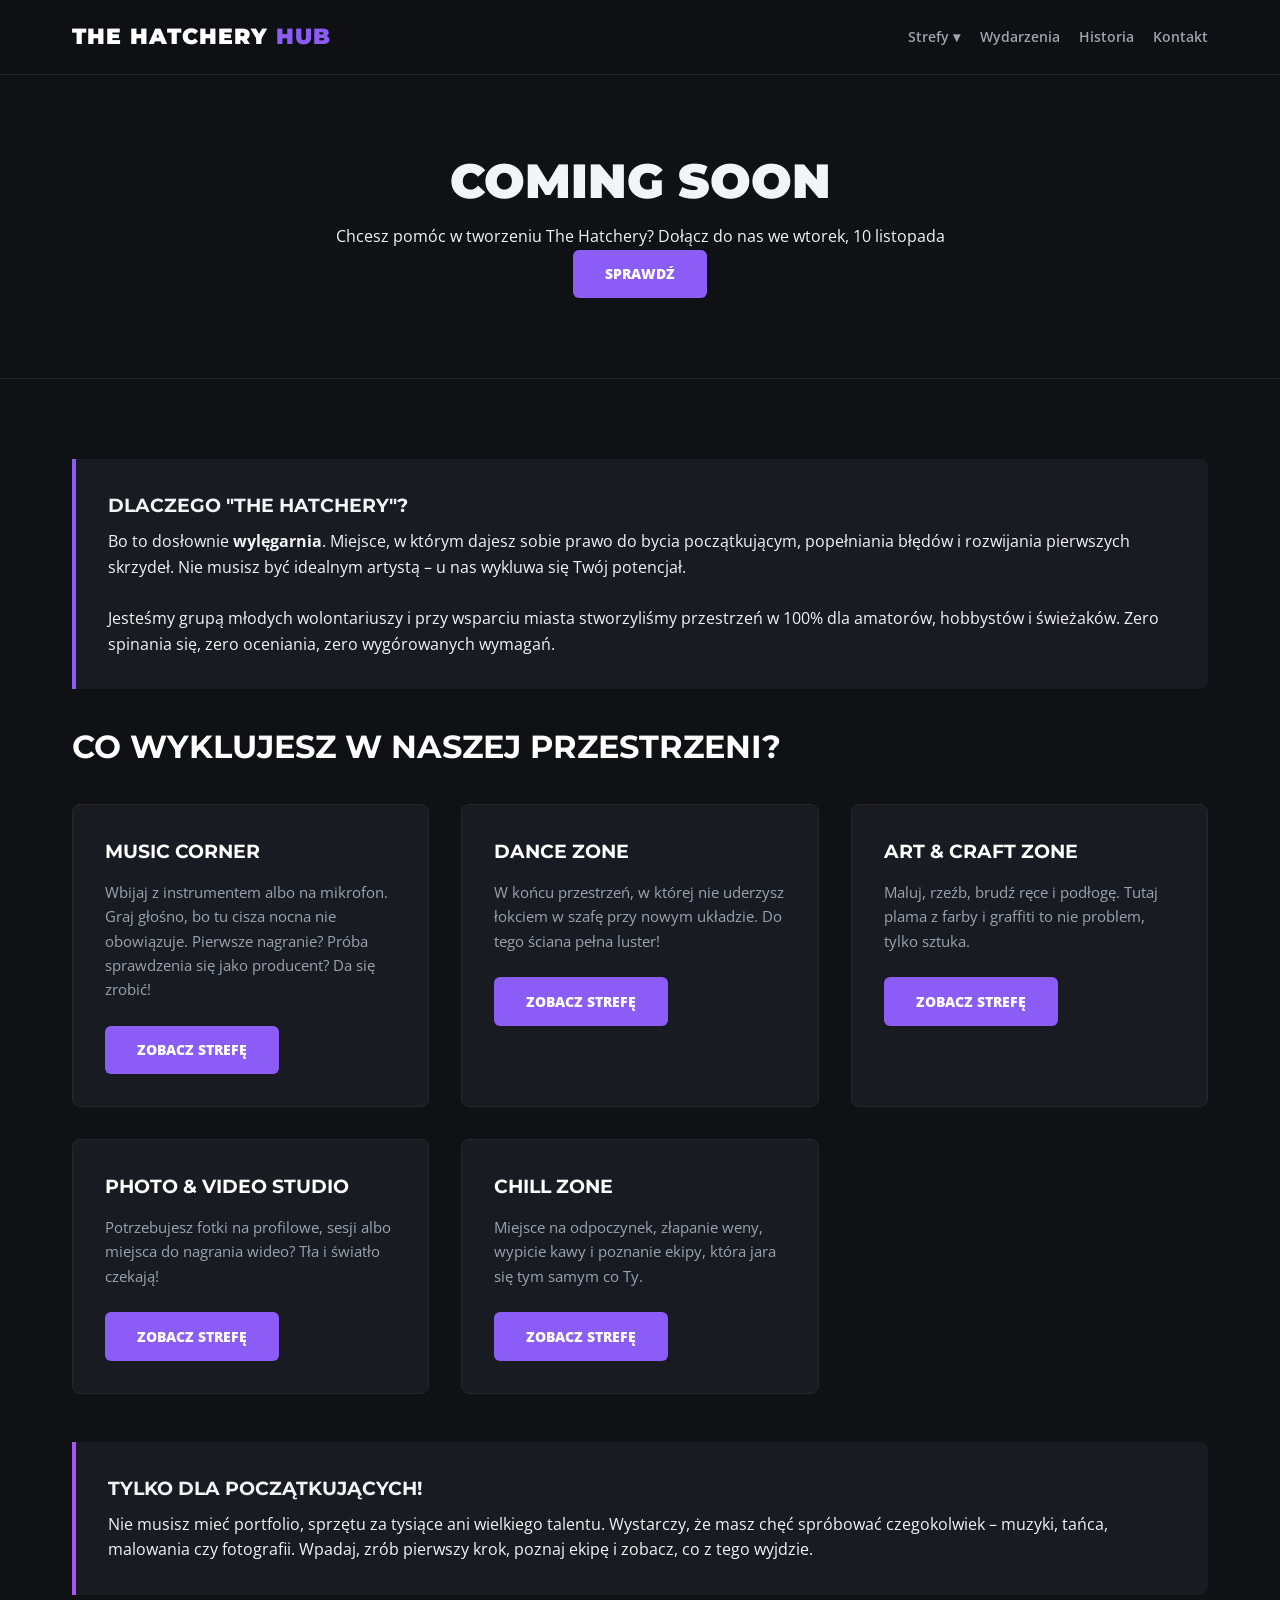
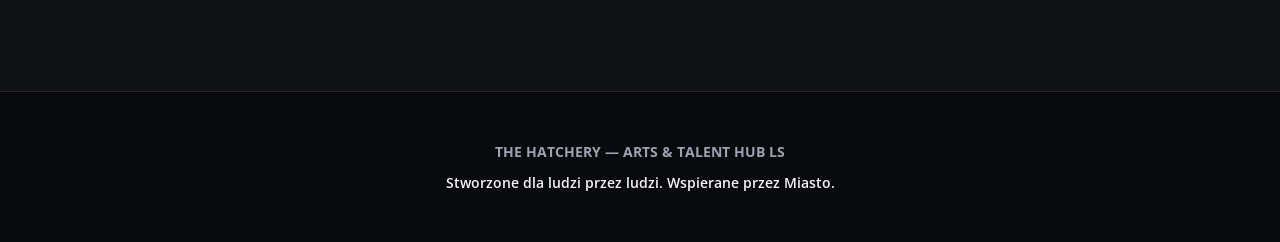
==== commit 2966ef1c: "Update index.html" ====
--- a/index.html
+++ b/index.html
@@ -40,11 +40,11 @@
 
     <section class="hero hero-home-only hero-music" id="main-hero">
         <div class="hero-content">
-            <h1>THE HATCHERY</h1>
+            <!-- <h1>THE HATCHERY</h1>
             <p class="tagline">ARTS & TALENT HUB LS</p>
-            <!-- <p class="desc">Masz dość ćwiczenia w małym pokoju, kiedy sąsiedzi walą w rury i strachu, że jesteś na coś "za słaby"? Zapomnij o tym! Zbudowaliśmy The Hatchery po to, żebyś w końcu mógł zacząć robić to jak należy.</p> -->
-            <h2>COMING SOON</h2> 
-            <p class="tagline">Chcesz pomóc w tworzeniu The Hatchery? Dołącz do nas we wtorek, 10 listopada</p>
+            <p class="desc">Masz dość ćwiczenia w małym pokoju, kiedy sąsiedzi walą w rury i strachu, że jesteś na coś "za słaby"? Zapomnij o tym! Zbudowaliśmy The Hatchery po to, żebyś w końcu mógł zacząć robić to jak należy.</p> -->
+            <h1>COMING SOON</h1> 
+            <p>Chcesz pomóc w tworzeniu The Hatchery? Dołącz do nas we wtorek, 10 listopada</p>
             <a href="wydarzenia.html" class="btn">SPRAWDŹ</a>
         </div>
     </section>
@@ -99,4 +99,4 @@
 
     <script src="script.js"></script>
 </body>
-</html>+</html>
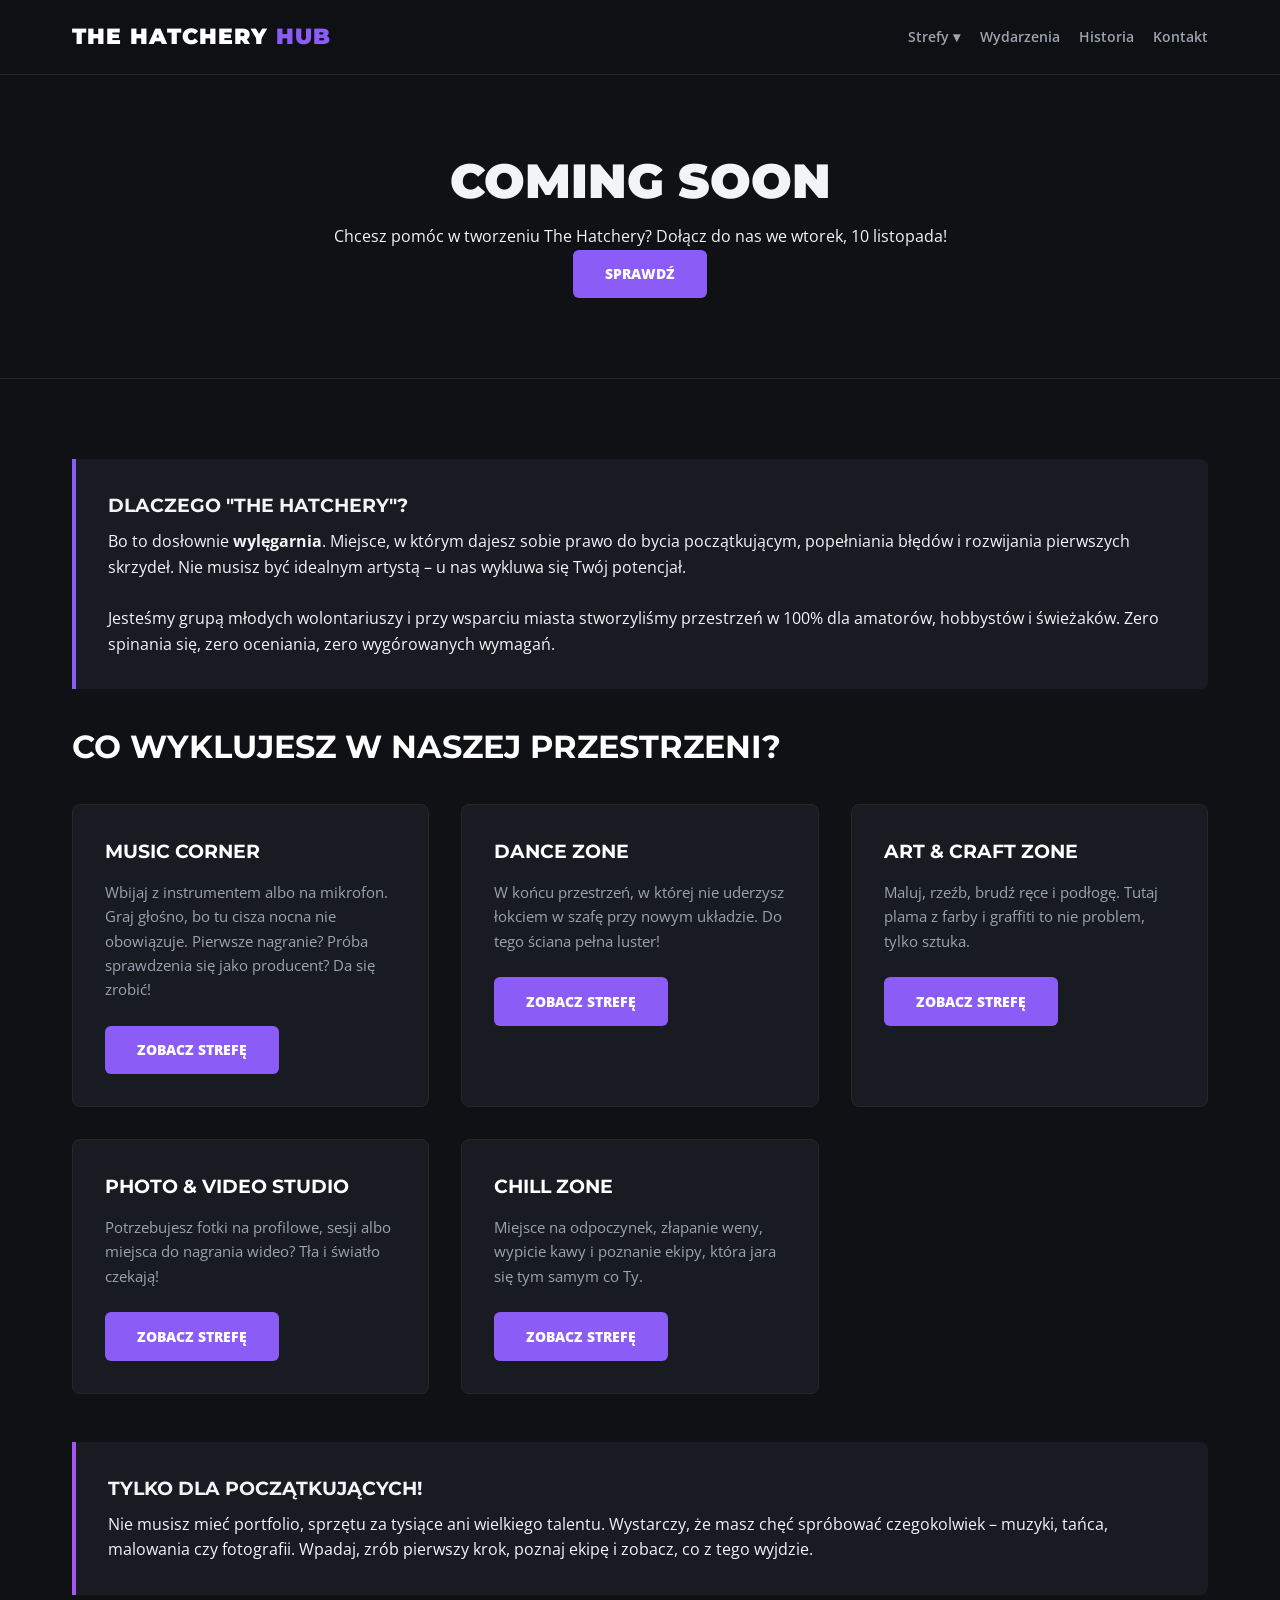
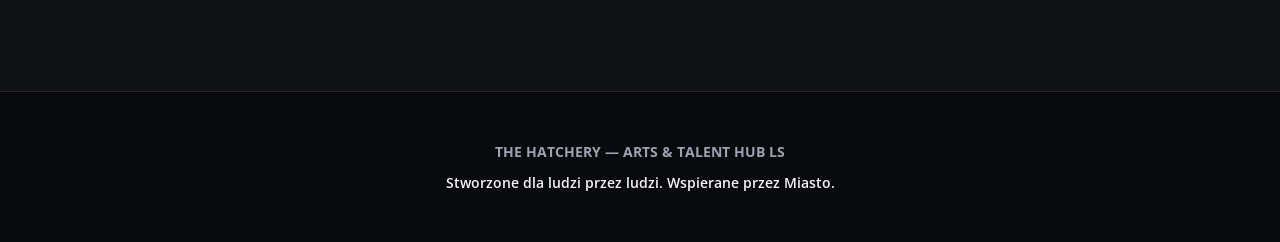
==== commit f227fef8: "Update index.html" ====
--- a/index.html
+++ b/index.html
@@ -44,7 +44,7 @@
             <p class="tagline">ARTS & TALENT HUB LS</p>
             <p class="desc">Masz dość ćwiczenia w małym pokoju, kiedy sąsiedzi walą w rury i strachu, że jesteś na coś "za słaby"? Zapomnij o tym! Zbudowaliśmy The Hatchery po to, żebyś w końcu mógł zacząć robić to jak należy.</p> -->
             <h1>COMING SOON</h1> 
-            <p>Chcesz pomóc w tworzeniu The Hatchery? Dołącz do nas we wtorek, 10 listopada</p>
+            <p>Chcesz pomóc w tworzeniu The Hatchery? Dołącz do nas we wtorek, 10 listopada!</p>
             <a href="wydarzenia.html" class="btn">SPRAWDŹ</a>
         </div>
     </section>
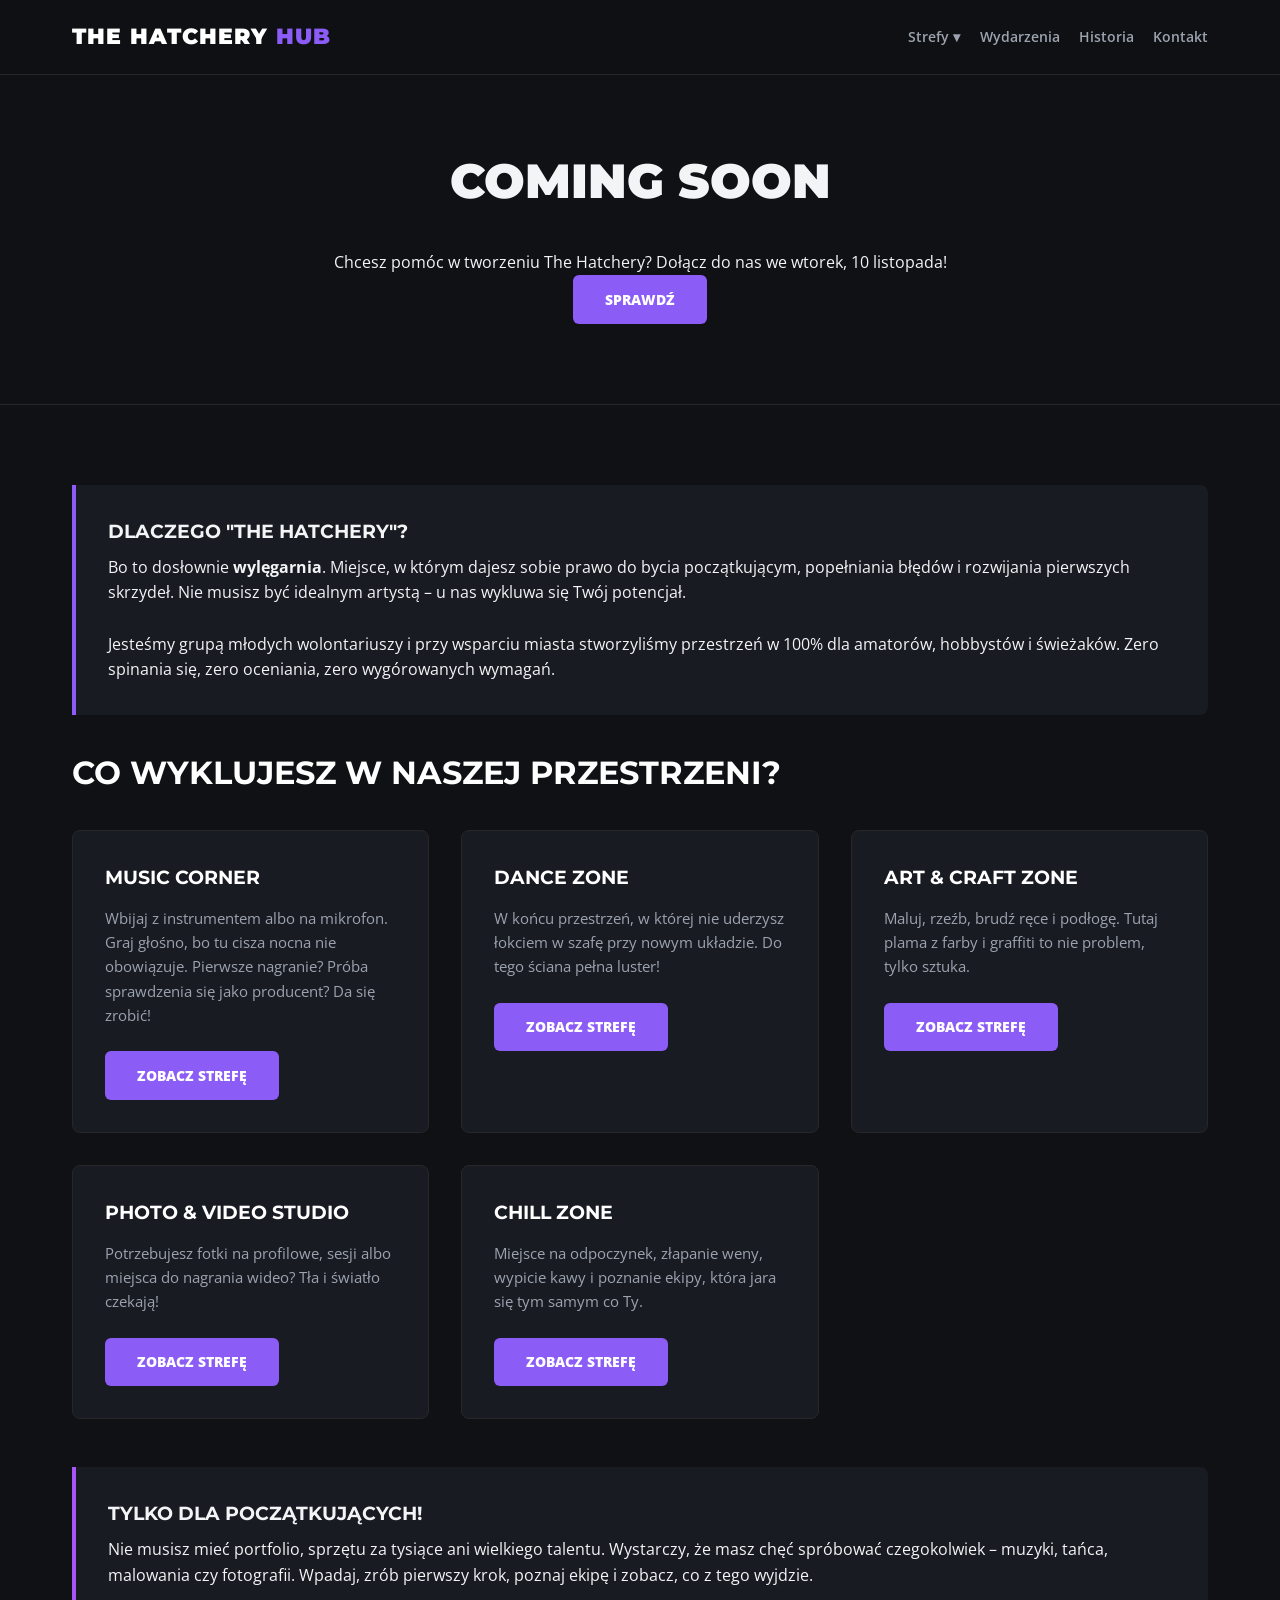
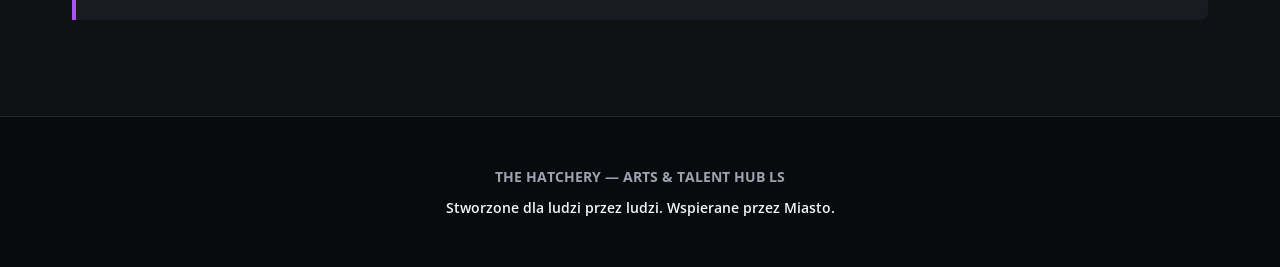
==== commit 35b96ced: "Update index.html" ====
--- a/index.html
+++ b/index.html
@@ -43,7 +43,8 @@
             <!-- <h1>THE HATCHERY</h1>
             <p class="tagline">ARTS & TALENT HUB LS</p>
             <p class="desc">Masz dość ćwiczenia w małym pokoju, kiedy sąsiedzi walą w rury i strachu, że jesteś na coś "za słaby"? Zapomnij o tym! Zbudowaliśmy The Hatchery po to, żebyś w końcu mógł zacząć robić to jak należy.</p> -->
-            <h1>COMING SOON</h1> 
+            <h1>COMING SOON</h1>
+            <br>
             <p>Chcesz pomóc w tworzeniu The Hatchery? Dołącz do nas we wtorek, 10 listopada!</p>
             <a href="wydarzenia.html" class="btn">SPRAWDŹ</a>
         </div>
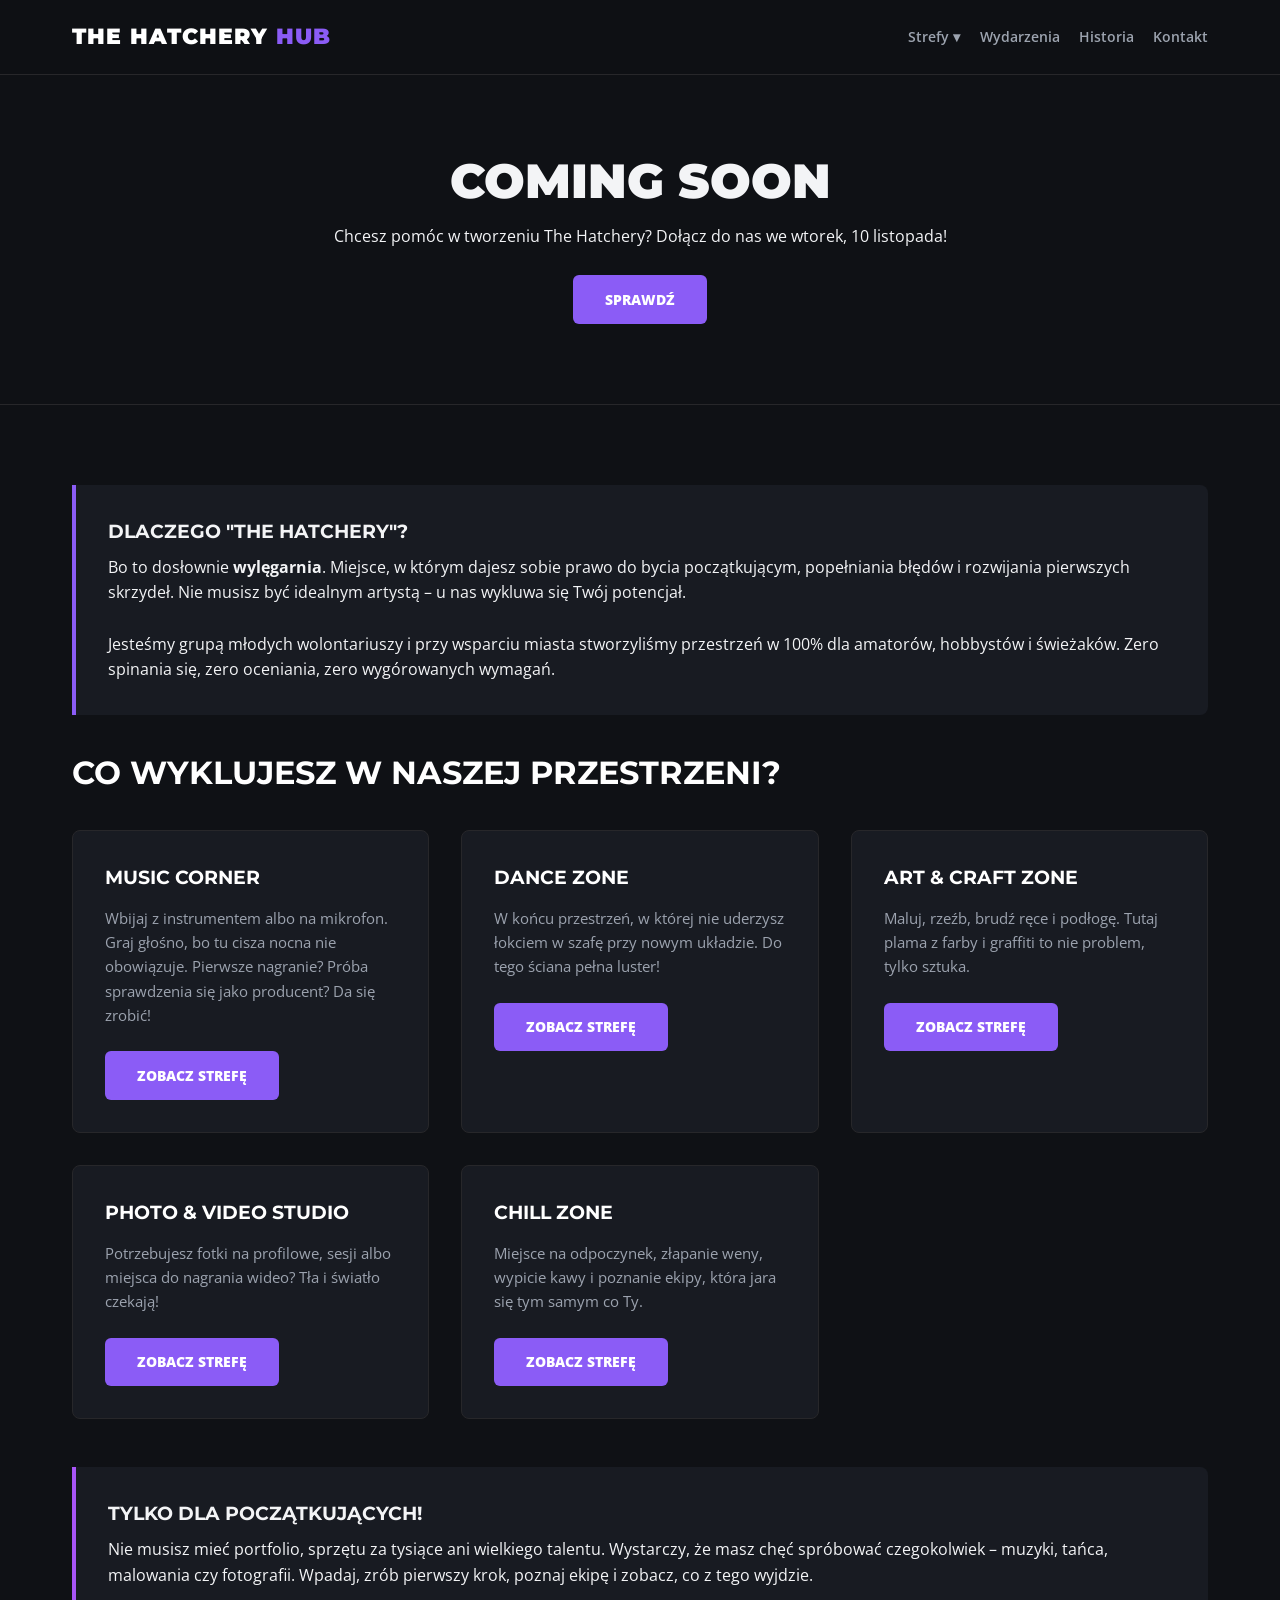
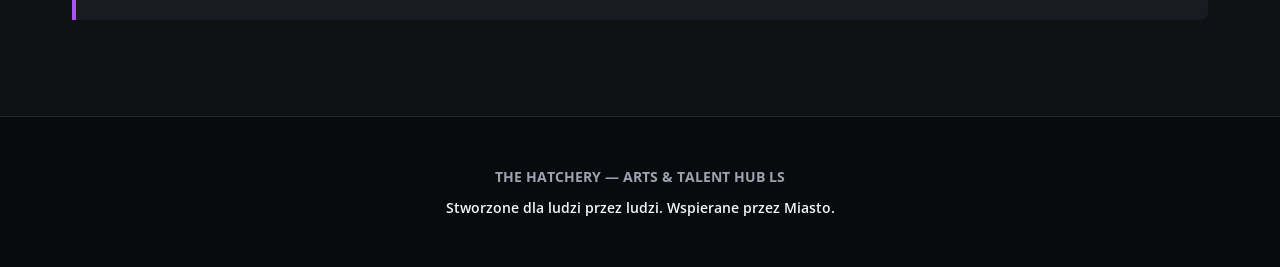
==== commit 54aca3da: "Update index.html" ====
--- a/index.html
+++ b/index.html
@@ -44,8 +44,8 @@
             <p class="tagline">ARTS & TALENT HUB LS</p>
             <p class="desc">Masz dość ćwiczenia w małym pokoju, kiedy sąsiedzi walą w rury i strachu, że jesteś na coś "za słaby"? Zapomnij o tym! Zbudowaliśmy The Hatchery po to, żebyś w końcu mógł zacząć robić to jak należy.</p> -->
             <h1>COMING SOON</h1>
+            <p>Chcesz pomóc w tworzeniu The Hatchery? Dołącz do nas we wtorek, 10 listopada!</p>
             <br>
-            <p>Chcesz pomóc w tworzeniu The Hatchery? Dołącz do nas we wtorek, 10 listopada!</p>
             <a href="wydarzenia.html" class="btn">SPRAWDŹ</a>
         </div>
     </section>
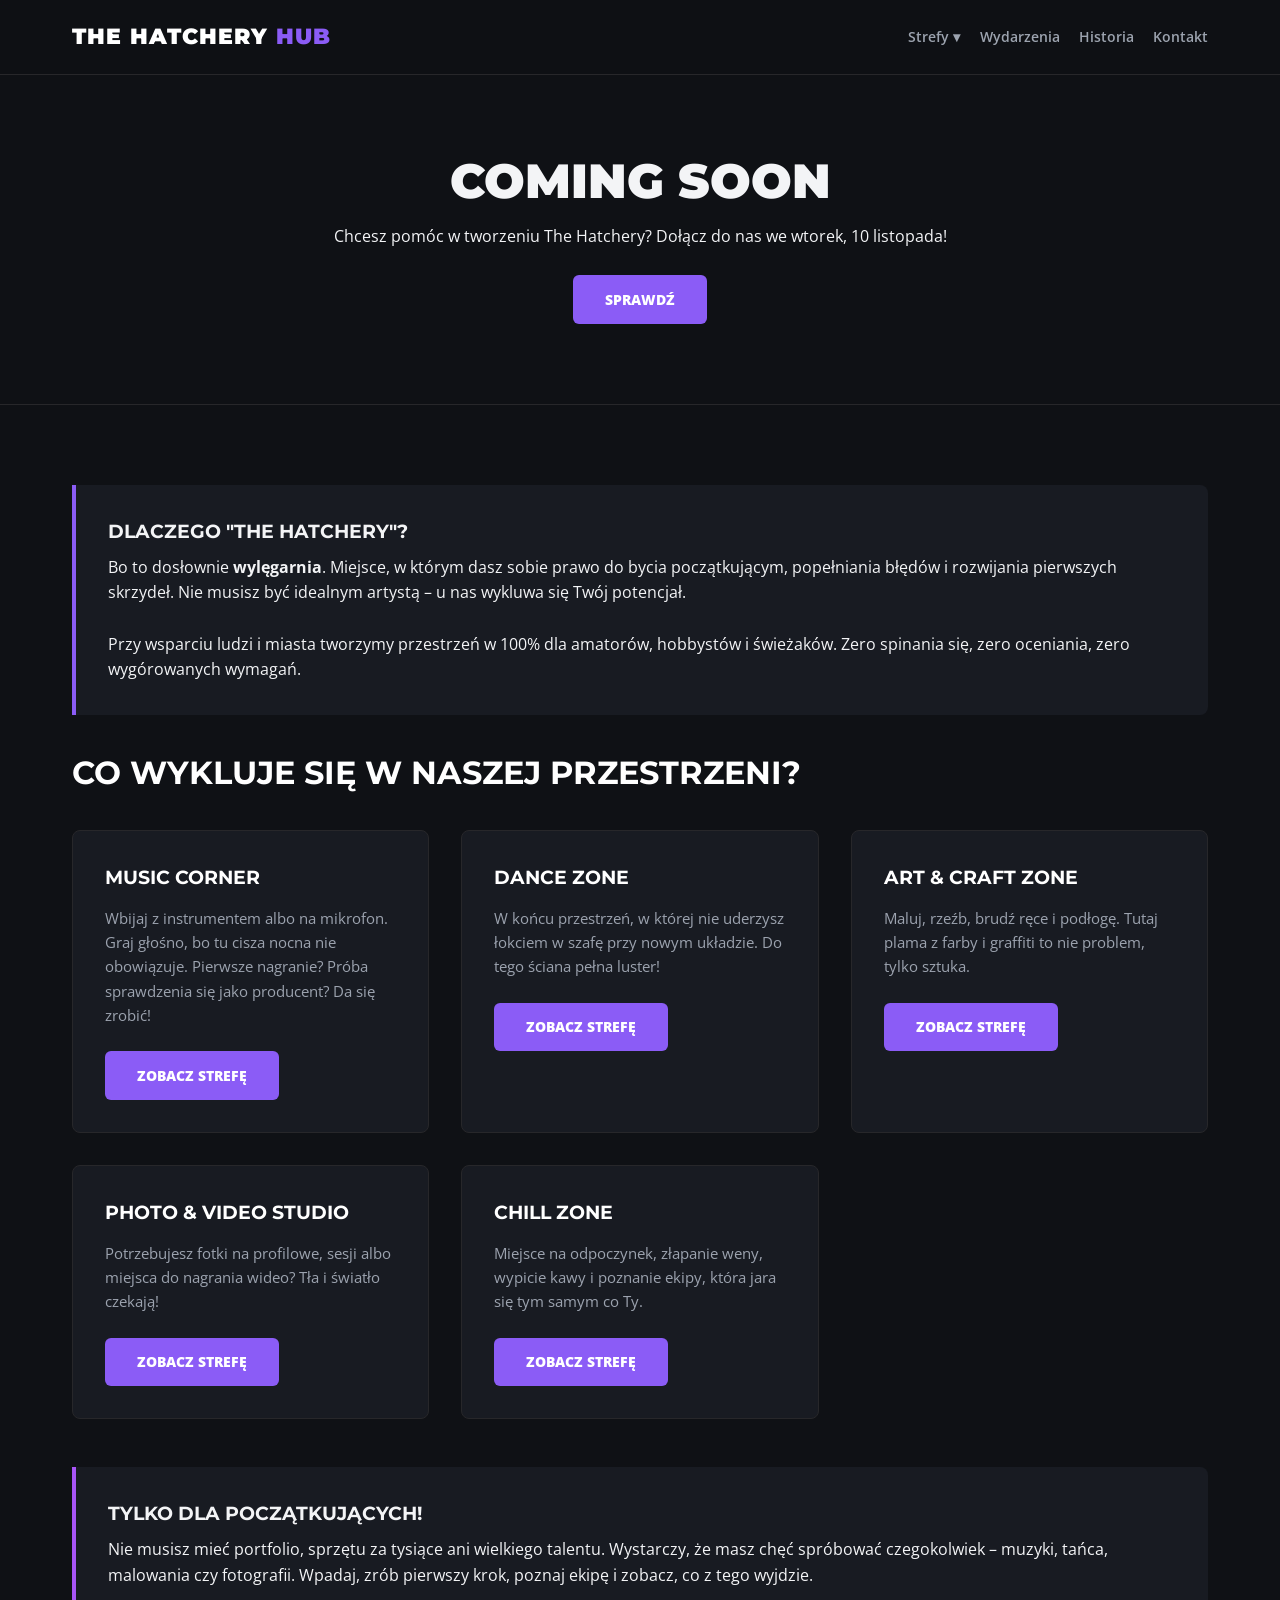
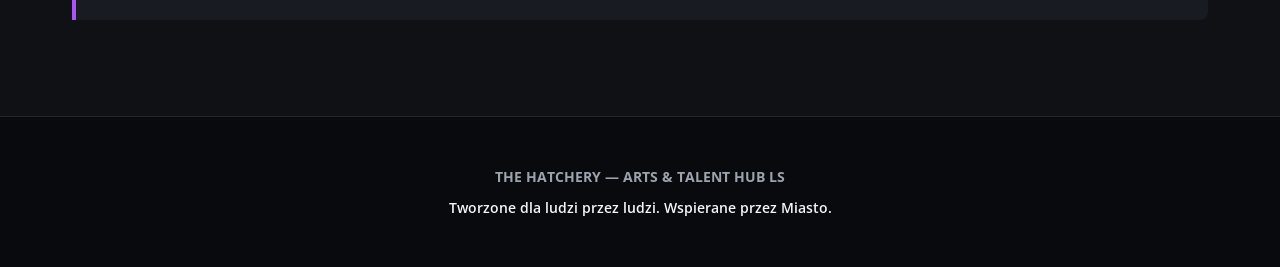
==== commit 84266d49: "Update index.html" ====
--- a/index.html
+++ b/index.html
@@ -53,12 +53,12 @@
     <div class="container">
         <div class="highlight-box">
             <h3>Dlaczego "The Hatchery"?</h3>
-            <p>Bo to dosłownie <strong>wylęgarnia</strong>. Miejsce, w którym dajesz sobie prawo do bycia początkującym, popełniania błędów i rozwijania pierwszych skrzydeł. Nie musisz być idealnym artystą – u nas wykluwa się Twój potencjał.</p>
+            <p>Bo to dosłownie <strong>wylęgarnia</strong>. Miejsce, w którym dasz sobie prawo do bycia początkującym, popełniania błędów i rozwijania pierwszych skrzydeł. Nie musisz być idealnym artystą – u nas wykluwa się Twój potencjał.</p>
             <br>
-            <p>Jesteśmy grupą młodych wolontariuszy i przy wsparciu miasta stworzyliśmy przestrzeń w 100% dla amatorów, hobbystów i świeżaków. Zero spinania się, zero oceniania, zero wygórowanych wymagań.</p>
+            <p>Przy wsparciu ludzi i miasta tworzymy przestrzeń w 100% dla amatorów, hobbystów i świeżaków. Zero spinania się, zero oceniania, zero wygórowanych wymagań.</p>
         </div>
 
-        <h2 class="section-title">Co wyklujesz w naszej przestrzeni?</h2>
+        <h2 class="section-title">Co wykluje się w naszej przestrzeni?</h2>
         <div class="grid">
             <div class="card">
                 <h3>Music Corner</h3>
@@ -95,7 +95,7 @@
 
     <footer>
         <p><strong>THE HATCHERY — ARTS & TALENT HUB LS</strong></p>
-        <p class="support">Stworzone dla ludzi przez ludzi. Wspierane przez Miasto.</p>
+        <p class="support">Tworzone dla ludzi przez ludzi. Wspierane przez Miasto.</p>
     </footer>
 
     <script src="script.js"></script>
